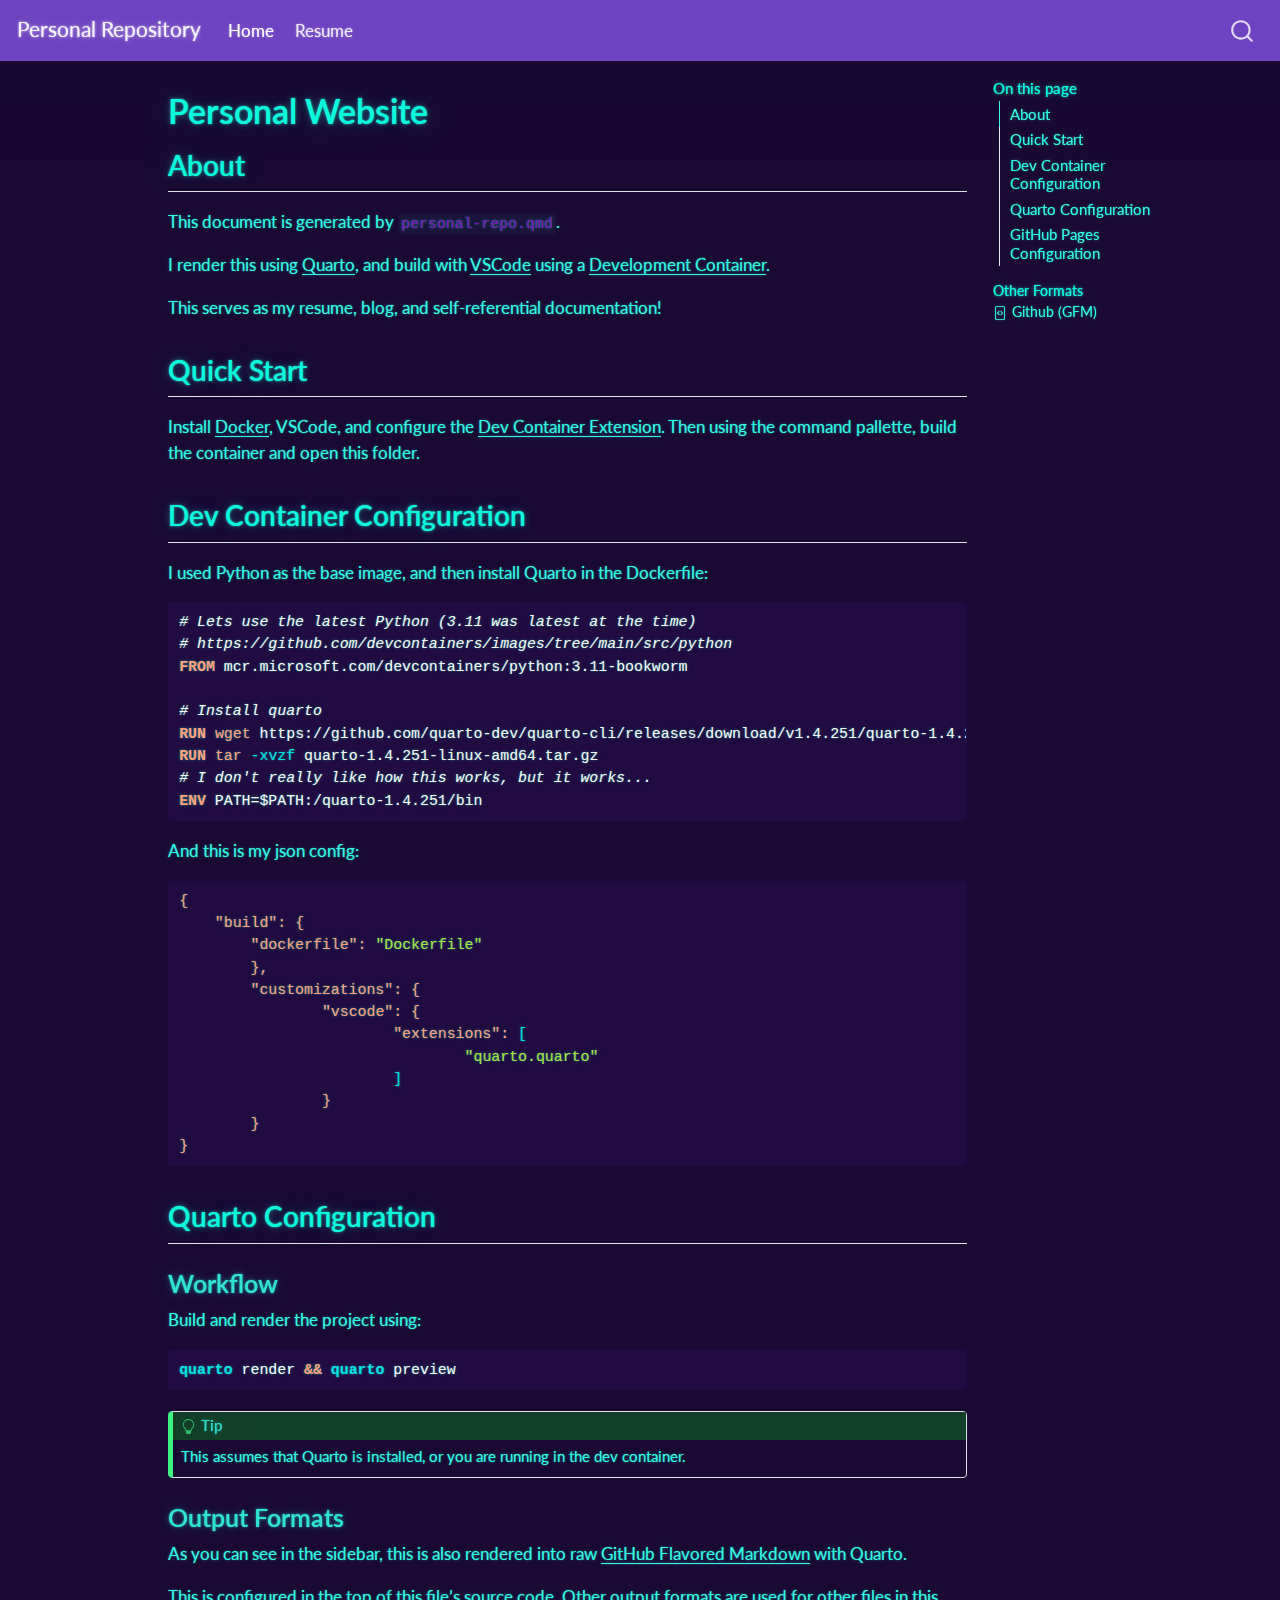
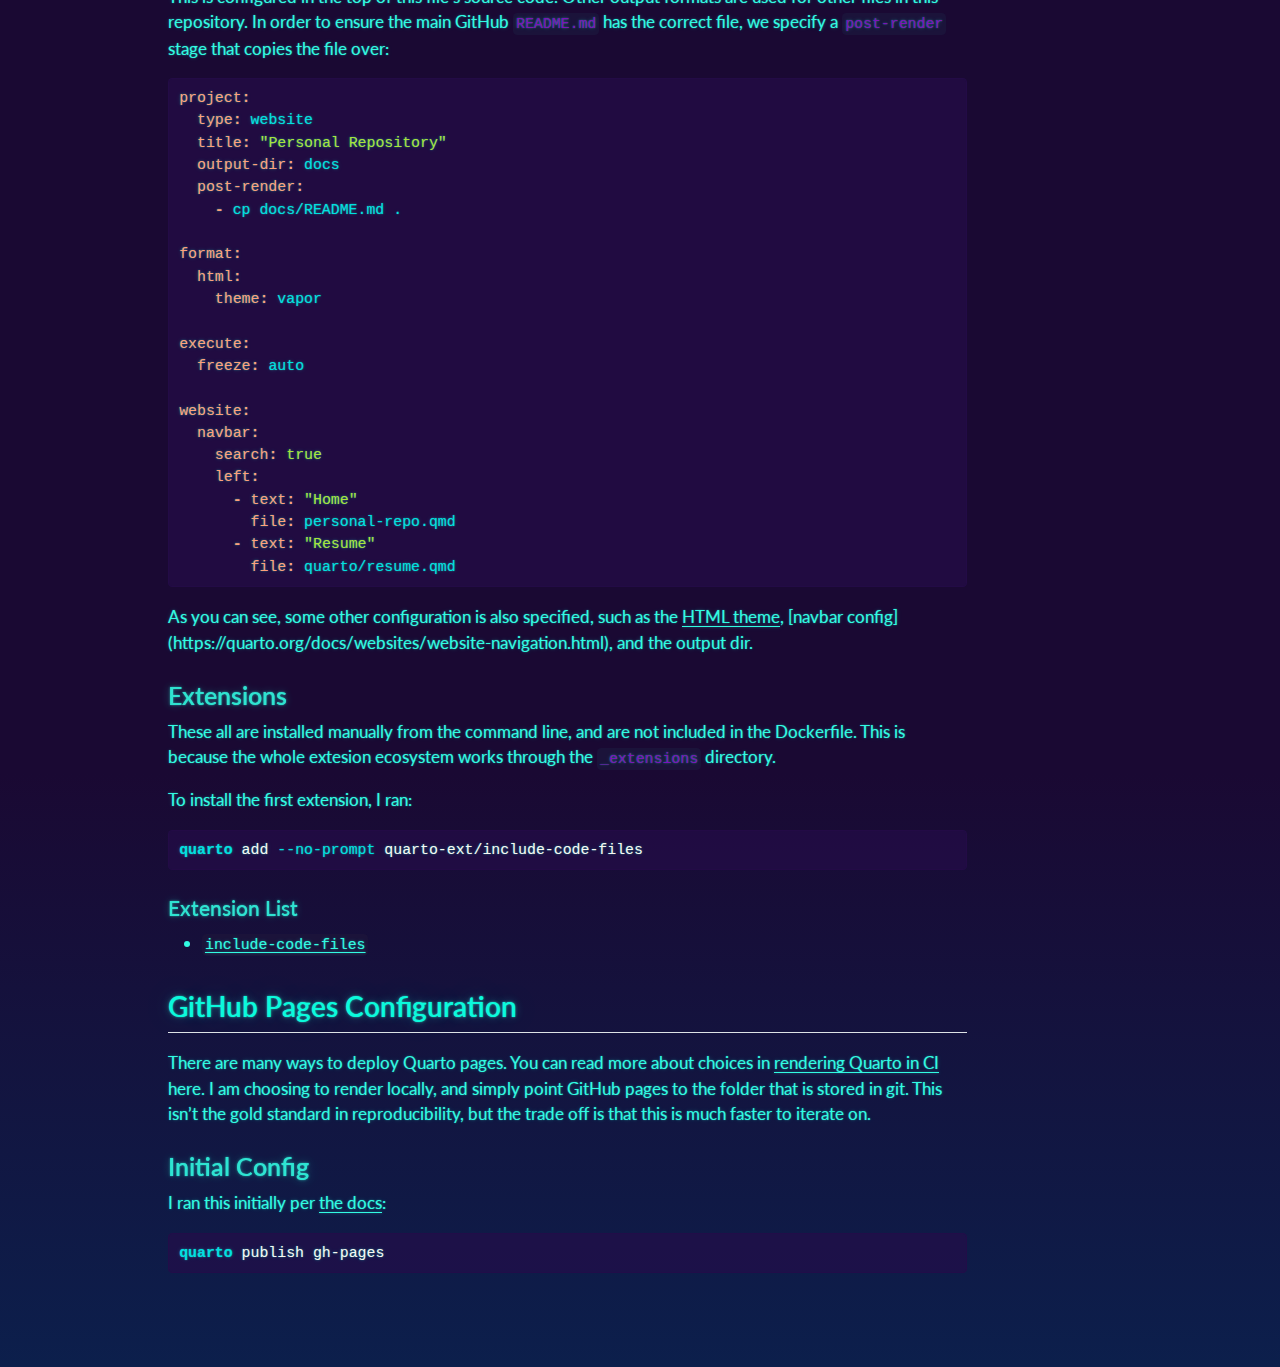
==== docs/personal-repo.html @ 498178f5 "Add docs render and current WIP." ====
<!DOCTYPE html>
<html xmlns="http://www.w3.org/1999/xhtml" lang="en" xml:lang="en"><head>

<meta charset="utf-8">
<meta name="generator" content="quarto-1.4.251">

<meta name="viewport" content="width=device-width, initial-scale=1.0, user-scalable=yes">


<title>Personal Repository - Personal Website</title>
<style>
code{white-space: pre-wrap;}
span.smallcaps{font-variant: small-caps;}
div.columns{display: flex; gap: min(4vw, 1.5em);}
div.column{flex: auto; overflow-x: auto;}
div.hanging-indent{margin-left: 1.5em; text-indent: -1.5em;}
ul.task-list{list-style: none;}
ul.task-list li input[type="checkbox"] {
  width: 0.8em;
  margin: 0 0.8em 0.2em -1em; /* quarto-specific, see https://github.com/quarto-dev/quarto-cli/issues/4556 */ 
  vertical-align: middle;
}
/* CSS for syntax highlighting */
pre > code.sourceCode { white-space: pre; position: relative; }
pre > code.sourceCode > span { display: inline-block; line-height: 1.25; }
pre > code.sourceCode > span:empty { height: 1.2em; }
.sourceCode { overflow: visible; }
code.sourceCode > span { color: inherit; text-decoration: inherit; }
div.sourceCode { margin: 1em 0; }
pre.sourceCode { margin: 0; }
@media screen {
div.sourceCode { overflow: auto; }
}
@media print {
pre > code.sourceCode { white-space: pre-wrap; }
pre > code.sourceCode > span { text-indent: -5em; padding-left: 5em; }
}
pre.numberSource code
  { counter-reset: source-line 0; }
pre.numberSource code > span
  { position: relative; left: -4em; counter-increment: source-line; }
pre.numberSource code > span > a:first-child::before
  { content: counter(source-line);
    position: relative; left: -1em; text-align: right; vertical-align: baseline;
    border: none; display: inline-block;
    -webkit-touch-callout: none; -webkit-user-select: none;
    -khtml-user-select: none; -moz-user-select: none;
    -ms-user-select: none; user-select: none;
    padding: 0 4px; width: 4em;
  }
pre.numberSource { margin-left: 3em;  padding-left: 4px; }
div.sourceCode
  {   }
@media screen {
pre > code.sourceCode > span > a:first-child::before { text-decoration: underline; }
}
</style>


<script src="site_libs/quarto-nav/quarto-nav.js"></script>
<script src="site_libs/quarto-nav/headroom.min.js"></script>
<script src="site_libs/clipboard/clipboard.min.js"></script>
<script src="site_libs/quarto-search/autocomplete.umd.js"></script>
<script src="site_libs/quarto-search/fuse.min.js"></script>
<script src="site_libs/quarto-search/quarto-search.js"></script>
<meta name="quarto:offset" content="./">
<script src="site_libs/quarto-html/quarto.js"></script>
<script src="site_libs/quarto-html/popper.min.js"></script>
<script src="site_libs/quarto-html/tippy.umd.min.js"></script>
<script src="site_libs/quarto-html/anchor.min.js"></script>
<link href="site_libs/quarto-html/tippy.css" rel="stylesheet">
<link href="site_libs/quarto-html/quarto-syntax-highlighting-dark.css" rel="stylesheet" id="quarto-text-highlighting-styles">
<script src="site_libs/bootstrap/bootstrap.min.js"></script>
<link href="site_libs/bootstrap/bootstrap-icons.css" rel="stylesheet">
<link href="site_libs/bootstrap/bootstrap.min.css" rel="stylesheet" id="quarto-bootstrap" data-mode="dark">
<script id="quarto-search-options" type="application/json">{
  "location": "navbar",
  "copy-button": false,
  "collapse-after": 3,
  "panel-placement": "end",
  "type": "overlay",
  "limit": 20,
  "keyboard-shortcut": [
    "f",
    "/",
    "s"
  ],
  "language": {
    "search-no-results-text": "No results",
    "search-matching-documents-text": "matching documents",
    "search-copy-link-title": "Copy link to search",
    "search-hide-matches-text": "Hide additional matches",
    "search-more-match-text": "more match in this document",
    "search-more-matches-text": "more matches in this document",
    "search-clear-button-title": "Clear",
    "search-detached-cancel-button-title": "Cancel",
    "search-submit-button-title": "Submit",
    "search-label": "Search"
  }
}</script>


</head>

<body class="nav-fixed">

<div id="quarto-search-results"></div>
  <header id="quarto-header" class="headroom fixed-top">
    <nav class="navbar navbar-expand-lg navbar-dark ">
      <div class="navbar-container container-fluid">
      <div class="navbar-brand-container mx-auto">
    <a class="navbar-brand" href="./index.html">
    <span class="navbar-title">Personal Repository</span>
    </a>
  </div>
            <div id="quarto-search" class="" title="Search"></div>
          <button class="navbar-toggler" type="button" data-bs-toggle="collapse" data-bs-target="#navbarCollapse" aria-controls="navbarCollapse" aria-expanded="false" aria-label="Toggle navigation" onclick="if (window.quartoToggleHeadroom) { window.quartoToggleHeadroom(); }">
  <span class="navbar-toggler-icon"></span>
</button>
          <div class="collapse navbar-collapse" id="navbarCollapse">
            <ul class="navbar-nav navbar-nav-scroll me-auto">
  <li class="nav-item">
    <a class="nav-link active" href="./personal-repo.html" rel="" target="" aria-current="page">
 <span class="menu-text">Home</span></a>
  </li>  
  <li class="nav-item">
    <a class="nav-link" href="./quarto/resume.html" rel="" target="">
 <span class="menu-text">Resume</span></a>
  </li>  
</ul>
          </div> <!-- /navcollapse -->
          <div class="quarto-navbar-tools">
</div>
      </div> <!-- /container-fluid -->
    </nav>
</header>
<!-- content -->
<div id="quarto-content" class="quarto-container page-columns page-rows-contents page-layout-article page-navbar">
<!-- sidebar -->
<!-- margin-sidebar -->
    <div id="quarto-margin-sidebar" class="sidebar margin-sidebar">
        <nav id="TOC" role="doc-toc" class="toc-active">
    <h2 id="toc-title">On this page</h2>
   
  <ul>
  <li><a href="#about" id="toc-about" class="nav-link active" data-scroll-target="#about">About</a></li>
  <li><a href="#quick-start" id="toc-quick-start" class="nav-link" data-scroll-target="#quick-start">Quick Start</a></li>
  <li><a href="#dev-container-configuration" id="toc-dev-container-configuration" class="nav-link" data-scroll-target="#dev-container-configuration">Dev Container Configuration</a></li>
  <li><a href="#quarto-configuration" id="toc-quarto-configuration" class="nav-link" data-scroll-target="#quarto-configuration">Quarto Configuration</a>
  <ul>
  <li><a href="#workflow" id="toc-workflow" class="nav-link" data-scroll-target="#workflow">Workflow</a></li>
  <li><a href="#output-formats" id="toc-output-formats" class="nav-link" data-scroll-target="#output-formats">Output Formats</a></li>
  <li><a href="#extensions" id="toc-extensions" class="nav-link" data-scroll-target="#extensions">Extensions</a>
  <ul class="collapse">
  <li><a href="#extension-list" id="toc-extension-list" class="nav-link" data-scroll-target="#extension-list">Extension List</a></li>
  </ul></li>
  </ul></li>
  <li><a href="#github-pages-configuration" id="toc-github-pages-configuration" class="nav-link" data-scroll-target="#github-pages-configuration">GitHub Pages Configuration</a>
  <ul>
  <li><a href="#initial-config" id="toc-initial-config" class="nav-link" data-scroll-target="#initial-config">Initial Config</a></li>
  </ul></li>
  </ul>
<div class="quarto-alternate-formats"><h2>Other Formats</h2><ul><li><a href="README.md"><i class="bi bi-file-code"></i>Github (GFM)</a></li></ul></div></nav>
    </div>
<!-- main -->
<main class="content" id="quarto-document-content">

<header id="title-block-header" class="quarto-title-block default">
<div class="quarto-title">
<h1 class="title">Personal Website</h1>
</div>



<div class="quarto-title-meta">

    
  
    
  </div>
  


</header>

<section id="about" class="level2">
<h2 class="anchored" data-anchor-id="about">About</h2>
<p>This document is generated by <code>personal-repo.qmd</code>.</p>
<p>I render this using <a href="https://quarto.org/">Quarto</a>, and build with <a href="https://vscode.dev/">VSCode</a> using a <a href="https://containers.dev/">Development Container</a>.</p>
<p>This serves as my resume, blog, and self-referential documentation!</p>
</section>
<section id="quick-start" class="level2">
<h2 class="anchored" data-anchor-id="quick-start">Quick Start</h2>
<p>Install <a href="https://www.docker.com/">Docker</a>, VSCode, and configure the <a href="https://code.visualstudio.com/docs/devcontainers/containers">Dev Container Extension</a>. Then using the command pallette, build the container and open this folder.</p>
</section>
<section id="dev-container-configuration" class="level2">
<h2 class="anchored" data-anchor-id="dev-container-configuration">Dev Container Configuration</h2>
<p>I used Python as the base image, and then install Quarto in the Dockerfile:</p>
<div class="sourceCode" id="cb1"><pre class="sourceCode Dockerfile code-with-copy"><code class="sourceCode dockerfile"><span id="cb1-1"><a href="#cb1-1" aria-hidden="true" tabindex="-1"></a><span class="co"># Lets use the latest Python (3.11 was latest at the time)</span></span>
<span id="cb1-2"><a href="#cb1-2" aria-hidden="true" tabindex="-1"></a><span class="co"># https://github.com/devcontainers/images/tree/main/src/python</span></span>
<span id="cb1-3"><a href="#cb1-3" aria-hidden="true" tabindex="-1"></a><span class="kw">FROM</span> mcr.microsoft.com/devcontainers/python:3.11-bookworm</span>
<span id="cb1-4"><a href="#cb1-4" aria-hidden="true" tabindex="-1"></a></span>
<span id="cb1-5"><a href="#cb1-5" aria-hidden="true" tabindex="-1"></a><span class="co"># Install quarto</span></span>
<span id="cb1-6"><a href="#cb1-6" aria-hidden="true" tabindex="-1"></a><span class="kw">RUN</span> <span class="fu">wget</span> https://github.com/quarto-dev/quarto-cli/releases/download/v1.4.251/quarto-1.4.251-linux-amd64.tar.gz</span>
<span id="cb1-7"><a href="#cb1-7" aria-hidden="true" tabindex="-1"></a><span class="kw">RUN</span> <span class="fu">tar</span> <span class="at">-xvzf</span> quarto-1.4.251-linux-amd64.tar.gz</span>
<span id="cb1-8"><a href="#cb1-8" aria-hidden="true" tabindex="-1"></a><span class="co"># I don't really like how this works, but it works...</span></span>
<span id="cb1-9"><a href="#cb1-9" aria-hidden="true" tabindex="-1"></a><span class="kw">ENV</span> PATH=$PATH:/quarto-1.4.251/bin</span></code><button title="Copy to Clipboard" class="code-copy-button"><i class="bi"></i></button></pre></div>
<p>And this is my json config:</p>
<div class="sourceCode" id="cb2"><pre class="sourceCode json code-with-copy"><code class="sourceCode json"><span id="cb2-1"><a href="#cb2-1" aria-hidden="true" tabindex="-1"></a><span class="fu">{</span></span>
<span id="cb2-2"><a href="#cb2-2" aria-hidden="true" tabindex="-1"></a>    <span class="dt">"build"</span><span class="fu">:</span> <span class="fu">{</span></span>
<span id="cb2-3"><a href="#cb2-3" aria-hidden="true" tabindex="-1"></a>        <span class="dt">"dockerfile"</span><span class="fu">:</span> <span class="st">"Dockerfile"</span></span>
<span id="cb2-4"><a href="#cb2-4" aria-hidden="true" tabindex="-1"></a>	<span class="fu">},</span></span>
<span id="cb2-5"><a href="#cb2-5" aria-hidden="true" tabindex="-1"></a>	<span class="dt">"customizations"</span><span class="fu">:</span> <span class="fu">{</span></span>
<span id="cb2-6"><a href="#cb2-6" aria-hidden="true" tabindex="-1"></a>		<span class="dt">"vscode"</span><span class="fu">:</span> <span class="fu">{</span></span>
<span id="cb2-7"><a href="#cb2-7" aria-hidden="true" tabindex="-1"></a>			<span class="dt">"extensions"</span><span class="fu">:</span> <span class="ot">[</span></span>
<span id="cb2-8"><a href="#cb2-8" aria-hidden="true" tabindex="-1"></a>				<span class="st">"quarto.quarto"</span></span>
<span id="cb2-9"><a href="#cb2-9" aria-hidden="true" tabindex="-1"></a>			<span class="ot">]</span></span>
<span id="cb2-10"><a href="#cb2-10" aria-hidden="true" tabindex="-1"></a>		<span class="fu">}</span></span>
<span id="cb2-11"><a href="#cb2-11" aria-hidden="true" tabindex="-1"></a>	<span class="fu">}</span></span>
<span id="cb2-12"><a href="#cb2-12" aria-hidden="true" tabindex="-1"></a><span class="fu">}</span></span></code><button title="Copy to Clipboard" class="code-copy-button"><i class="bi"></i></button></pre></div>
</section>
<section id="quarto-configuration" class="level2">
<h2 class="anchored" data-anchor-id="quarto-configuration">Quarto Configuration</h2>
<section id="workflow" class="level3">
<h3 class="anchored" data-anchor-id="workflow">Workflow</h3>
<p>Build and render the project using:</p>
<div class="sourceCode" id="cb3"><pre class="sourceCode bash code-with-copy"><code class="sourceCode bash"><span id="cb3-1"><a href="#cb3-1" aria-hidden="true" tabindex="-1"></a><span class="ex">quarto</span> render <span class="kw">&amp;&amp;</span> <span class="ex">quarto</span> preview</span></code><button title="Copy to Clipboard" class="code-copy-button"><i class="bi"></i></button></pre></div>
<div class="callout callout-style-default callout-tip callout-titled">
<div class="callout-header d-flex align-content-center">
<div class="callout-icon-container">
<i class="callout-icon"></i>
</div>
<div class="callout-title-container flex-fill">
Tip
</div>
</div>
<div class="callout-body-container callout-body">
<p>This assumes that Quarto is installed, or you are running in the dev container.</p>
</div>
</div>
</section>
<section id="output-formats" class="level3">
<h3 class="anchored" data-anchor-id="output-formats">Output Formats</h3>
<p>As you can see in the sidebar, this is also rendered into raw <a href="https://quarto.org/docs/output-formats/gfm.html">GitHub Flavored Markdown</a> with Quarto.</p>
<p>This is configured in the top of this file’s source code. Other output formats are used for other files in this repository. In order to ensure the main GitHub <code>README.md</code> has the correct file, we specify a <code>post-render</code> stage that copies the file over:</p>
<div class="sourceCode" id="cb4"><pre class="sourceCode YAML code-with-copy"><code class="sourceCode yaml"><span id="cb4-1"><a href="#cb4-1" aria-hidden="true" tabindex="-1"></a><span class="fu">project</span><span class="kw">:</span></span>
<span id="cb4-2"><a href="#cb4-2" aria-hidden="true" tabindex="-1"></a><span class="at">  </span><span class="fu">type</span><span class="kw">:</span><span class="at"> website</span></span>
<span id="cb4-3"><a href="#cb4-3" aria-hidden="true" tabindex="-1"></a><span class="at">  </span><span class="fu">title</span><span class="kw">:</span><span class="at"> </span><span class="st">"Personal Repository"</span></span>
<span id="cb4-4"><a href="#cb4-4" aria-hidden="true" tabindex="-1"></a><span class="at">  </span><span class="fu">output-dir</span><span class="kw">:</span><span class="at"> docs</span></span>
<span id="cb4-5"><a href="#cb4-5" aria-hidden="true" tabindex="-1"></a><span class="at">  </span><span class="fu">post-render</span><span class="kw">:</span><span class="at"> </span></span>
<span id="cb4-6"><a href="#cb4-6" aria-hidden="true" tabindex="-1"></a><span class="at">    </span><span class="kw">-</span><span class="at"> cp docs/README.md .</span></span>
<span id="cb4-7"><a href="#cb4-7" aria-hidden="true" tabindex="-1"></a></span>
<span id="cb4-8"><a href="#cb4-8" aria-hidden="true" tabindex="-1"></a><span class="fu">format</span><span class="kw">:</span></span>
<span id="cb4-9"><a href="#cb4-9" aria-hidden="true" tabindex="-1"></a><span class="at">  </span><span class="fu">html</span><span class="kw">:</span><span class="at"> </span></span>
<span id="cb4-10"><a href="#cb4-10" aria-hidden="true" tabindex="-1"></a><span class="at">    </span><span class="fu">theme</span><span class="kw">:</span><span class="at"> vapor</span></span>
<span id="cb4-11"><a href="#cb4-11" aria-hidden="true" tabindex="-1"></a></span>
<span id="cb4-12"><a href="#cb4-12" aria-hidden="true" tabindex="-1"></a><span class="fu">execute</span><span class="kw">:</span></span>
<span id="cb4-13"><a href="#cb4-13" aria-hidden="true" tabindex="-1"></a><span class="at">  </span><span class="fu">freeze</span><span class="kw">:</span><span class="at"> auto</span></span>
<span id="cb4-14"><a href="#cb4-14" aria-hidden="true" tabindex="-1"></a></span>
<span id="cb4-15"><a href="#cb4-15" aria-hidden="true" tabindex="-1"></a><span class="fu">website</span><span class="kw">:</span></span>
<span id="cb4-16"><a href="#cb4-16" aria-hidden="true" tabindex="-1"></a><span class="at">  </span><span class="fu">navbar</span><span class="kw">:</span></span>
<span id="cb4-17"><a href="#cb4-17" aria-hidden="true" tabindex="-1"></a><span class="at">    </span><span class="fu">search</span><span class="kw">:</span><span class="at"> </span><span class="ch">true</span></span>
<span id="cb4-18"><a href="#cb4-18" aria-hidden="true" tabindex="-1"></a><span class="at">    </span><span class="fu">left</span><span class="kw">:</span></span>
<span id="cb4-19"><a href="#cb4-19" aria-hidden="true" tabindex="-1"></a><span class="at">      </span><span class="kw">-</span><span class="at"> </span><span class="fu">text</span><span class="kw">:</span><span class="at"> </span><span class="st">"Home"</span></span>
<span id="cb4-20"><a href="#cb4-20" aria-hidden="true" tabindex="-1"></a><span class="at">        </span><span class="fu">file</span><span class="kw">:</span><span class="at"> personal-repo.qmd</span></span>
<span id="cb4-21"><a href="#cb4-21" aria-hidden="true" tabindex="-1"></a><span class="at">      </span><span class="kw">-</span><span class="at"> </span><span class="fu">text</span><span class="kw">:</span><span class="at"> </span><span class="st">"Resume"</span></span>
<span id="cb4-22"><a href="#cb4-22" aria-hidden="true" tabindex="-1"></a><span class="at">        </span><span class="fu">file</span><span class="kw">:</span><span class="at"> quarto/resume.qmd </span></span></code><button title="Copy to Clipboard" class="code-copy-button"><i class="bi"></i></button></pre></div>
<p>As you can see, some other configuration is also specified, such as the <a href="https://quarto.org/docs/output-formats/html-themes.html">HTML theme</a>, [navbar config] (https://quarto.org/docs/websites/website-navigation.html), and the output dir.</p>
</section>
<section id="extensions" class="level3">
<h3 class="anchored" data-anchor-id="extensions">Extensions</h3>
<p>These all are installed manually from the command line, and are not included in the Dockerfile. This is because the whole extesion ecosystem works through the <code>_extensions</code> directory.</p>
<p>To install the first extension, I ran:</p>
<div class="sourceCode" id="cb5"><pre class="sourceCode bash code-with-copy"><code class="sourceCode bash"><span id="cb5-1"><a href="#cb5-1" aria-hidden="true" tabindex="-1"></a><span class="ex">quarto</span> add <span class="at">--no-prompt</span> quarto-ext/include-code-files</span></code><button title="Copy to Clipboard" class="code-copy-button"><i class="bi"></i></button></pre></div>
<section id="extension-list" class="level4">
<h4 class="anchored" data-anchor-id="extension-list">Extension List</h4>
<ul>
<li><a href="https://github.com/quarto-ext/include-code-files"><code>include-code-files</code></a></li>
</ul>
</section>
</section>
</section>
<section id="github-pages-configuration" class="level2">
<h2 class="anchored" data-anchor-id="github-pages-configuration">GitHub Pages Configuration</h2>
<p>There are many ways to deploy Quarto pages. You can read more about choices in <a href="https://quarto.org/docs/publishing/ci.html#rendering-for-ci">rendering Quarto in CI</a> here. I am choosing to render locally, and simply point GitHub pages to the folder that is stored in git. This isn’t the gold standard in reproducibility, but the trade off is that this is much faster to iterate on.</p>
<section id="initial-config" class="level3">
<h3 class="anchored" data-anchor-id="initial-config">Initial Config</h3>
<p>I ran this initially per <a href="https://quarto.org/docs/publishing/github-pages.html#publish-action">the docs</a>:</p>
<div class="sourceCode" id="cb6"><pre class="sourceCode bash code-with-copy"><code class="sourceCode bash"><span id="cb6-1"><a href="#cb6-1" aria-hidden="true" tabindex="-1"></a><span class="ex">quarto</span> publish gh-pages</span></code><button title="Copy to Clipboard" class="code-copy-button"><i class="bi"></i></button></pre></div>


</section>
</section>

</main> <!-- /main -->
<script id="quarto-html-after-body" type="application/javascript">
window.document.addEventListener("DOMContentLoaded", function (event) {
  const toggleBodyColorMode = (bsSheetEl) => {
    const mode = bsSheetEl.getAttribute("data-mode");
    const bodyEl = window.document.querySelector("body");
    if (mode === "dark") {
      bodyEl.classList.add("quarto-dark");
      bodyEl.classList.remove("quarto-light");
    } else {
      bodyEl.classList.add("quarto-light");
      bodyEl.classList.remove("quarto-dark");
    }
  }
  const toggleBodyColorPrimary = () => {
    const bsSheetEl = window.document.querySelector("link#quarto-bootstrap");
    if (bsSheetEl) {
      toggleBodyColorMode(bsSheetEl);
    }
  }
  toggleBodyColorPrimary();  
  const icon = "";
  const anchorJS = new window.AnchorJS();
  anchorJS.options = {
    placement: 'right',
    icon: icon
  };
  anchorJS.add('.anchored');
  const isCodeAnnotation = (el) => {
    for (const clz of el.classList) {
      if (clz.startsWith('code-annotation-')) {                     
        return true;
      }
    }
    return false;
  }
  const clipboard = new window.ClipboardJS('.code-copy-button', {
    text: function(trigger) {
      const codeEl = trigger.previousElementSibling.cloneNode(true);
      for (const childEl of codeEl.children) {
        if (isCodeAnnotation(childEl)) {
          childEl.remove();
        }
      }
      return codeEl.innerText;
    }
  });
  clipboard.on('success', function(e) {
    // button target
    const button = e.trigger;
    // don't keep focus
    button.blur();
    // flash "checked"
    button.classList.add('code-copy-button-checked');
    var currentTitle = button.getAttribute("title");
    button.setAttribute("title", "Copied!");
    let tooltip;
    if (window.bootstrap) {
      button.setAttribute("data-bs-toggle", "tooltip");
      button.setAttribute("data-bs-placement", "left");
      button.setAttribute("data-bs-title", "Copied!");
      tooltip = new bootstrap.Tooltip(button, 
        { trigger: "manual", 
          customClass: "code-copy-button-tooltip",
          offset: [0, -8]});
      tooltip.show();    
    }
    setTimeout(function() {
      if (tooltip) {
        tooltip.hide();
        button.removeAttribute("data-bs-title");
        button.removeAttribute("data-bs-toggle");
        button.removeAttribute("data-bs-placement");
      }
      button.setAttribute("title", currentTitle);
      button.classList.remove('code-copy-button-checked');
    }, 1000);
    // clear code selection
    e.clearSelection();
  });
  function tippyHover(el, contentFn, onTriggerFn, onUntriggerFn) {
    const config = {
      allowHTML: true,
      maxWidth: 500,
      delay: 100,
      arrow: false,
      appendTo: function(el) {
          return el.parentElement;
      },
      interactive: true,
      interactiveBorder: 10,
      theme: 'quarto',
      placement: 'bottom-start',
    };
    if (contentFn) {
      config.content = contentFn;
    }
    if (onTriggerFn) {
      config.onTrigger = onTriggerFn;
    }
    if (onUntriggerFn) {
      config.onUntrigger = onUntriggerFn;
    }
    window.tippy(el, config); 
  }
  const noterefs = window.document.querySelectorAll('a[role="doc-noteref"]');
  for (var i=0; i<noterefs.length; i++) {
    const ref = noterefs[i];
    tippyHover(ref, function() {
      // use id or data attribute instead here
      let href = ref.getAttribute('data-footnote-href') || ref.getAttribute('href');
      try { href = new URL(href).hash; } catch {}
      const id = href.replace(/^#\/?/, "");
      const note = window.document.getElementById(id);
      return note.innerHTML;
    });
  }
  const xrefs = window.document.querySelectorAll('a.quarto-xref');
  const processXRef = (id, note) => {
    // Strip column container classes
    const stripColumnClz = (el) => {
      el.classList.remove("page-full", "page-columns");
      if (el.children) {
        for (const child of el.children) {
          stripColumnClz(child);
        }
      }
    }
    stripColumnClz(note)
    if (id.startsWith('sec-')) {
      // Special case sections, only their first couple elements
      const container = document.createElement("div");
      if (note.children && note.children.length > 2) {
        for (let i = 0; i < 2; i++) {
          container.appendChild(note.children[i].cloneNode(true));
        }
        return container.innerHTML
      } else {
        return note.innerHTML;
      }
    } else {
      // Remove any anchor links if they are present
      const anchorLink = note.querySelector('a.anchorjs-link');
      if (anchorLink) {
        anchorLink.remove();
      }
      return note.innerHTML;
    }
  }
  for (var i=0; i<xrefs.length; i++) {
    const xref = xrefs[i];
    tippyHover(xref, undefined, function(instance) {
      instance.disable();
      let url = xref.getAttribute('href');
      let hash = undefined; 
      if (url.startsWith('#')) {
        hash = url;
      } else {
        try { hash = new URL(url).hash; } catch {}
      }
      if (hash) {
        const id = hash.replace(/^#\/?/, "");
        const note = window.document.getElementById(id);
        if (note !== null) {
          try {
            const html = processXRef(id, note.cloneNode(true));
            instance.setContent(html);
          } finally {
            instance.enable();
            instance.show();
          }
        } else {
          // See if we can fetch this
          fetch(url.split('#')[0])
          .then(res => res.text())
          .then(html => {
            const parser = new DOMParser();
            const htmlDoc = parser.parseFromString(html, "text/html");
            const note = htmlDoc.getElementById(id);
            if (note !== null) {
              const html = processXRef(id, note);
              instance.setContent(html);
            } 
          }).finally(() => {
            instance.enable();
            instance.show();
          });
        }
      }
    }, function(instance) {
    });
  }
      let selectedAnnoteEl;
      const selectorForAnnotation = ( cell, annotation) => {
        let cellAttr = 'data-code-cell="' + cell + '"';
        let lineAttr = 'data-code-annotation="' +  annotation + '"';
        const selector = 'span[' + cellAttr + '][' + lineAttr + ']';
        return selector;
      }
      const selectCodeLines = (annoteEl) => {
        const doc = window.document;
        const targetCell = annoteEl.getAttribute("data-target-cell");
        const targetAnnotation = annoteEl.getAttribute("data-target-annotation");
        const annoteSpan = window.document.querySelector(selectorForAnnotation(targetCell, targetAnnotation));
        const lines = annoteSpan.getAttribute("data-code-lines").split(",");
        const lineIds = lines.map((line) => {
          return targetCell + "-" + line;
        })
        let top = null;
        let height = null;
        let parent = null;
        if (lineIds.length > 0) {
            //compute the position of the single el (top and bottom and make a div)
            const el = window.document.getElementById(lineIds[0]);
            top = el.offsetTop;
            height = el.offsetHeight;
            parent = el.parentElement.parentElement;
          if (lineIds.length > 1) {
            const lastEl = window.document.getElementById(lineIds[lineIds.length - 1]);
            const bottom = lastEl.offsetTop + lastEl.offsetHeight;
            height = bottom - top;
          }
          if (top !== null && height !== null && parent !== null) {
            // cook up a div (if necessary) and position it 
            let div = window.document.getElementById("code-annotation-line-highlight");
            if (div === null) {
              div = window.document.createElement("div");
              div.setAttribute("id", "code-annotation-line-highlight");
              div.style.position = 'absolute';
              parent.appendChild(div);
            }
            div.style.top = top - 2 + "px";
            div.style.height = height + 4 + "px";
            div.style.left = 0;
            let gutterDiv = window.document.getElementById("code-annotation-line-highlight-gutter");
            if (gutterDiv === null) {
              gutterDiv = window.document.createElement("div");
              gutterDiv.setAttribute("id", "code-annotation-line-highlight-gutter");
              gutterDiv.style.position = 'absolute';
              const codeCell = window.document.getElementById(targetCell);
              const gutter = codeCell.querySelector('.code-annotation-gutter');
              gutter.appendChild(gutterDiv);
            }
            gutterDiv.style.top = top - 2 + "px";
            gutterDiv.style.height = height + 4 + "px";
          }
          selectedAnnoteEl = annoteEl;
        }
      };
      const unselectCodeLines = () => {
        const elementsIds = ["code-annotation-line-highlight", "code-annotation-line-highlight-gutter"];
        elementsIds.forEach((elId) => {
          const div = window.document.getElementById(elId);
          if (div) {
            div.remove();
          }
        });
        selectedAnnoteEl = undefined;
      };
      // Attach click handler to the DT
      const annoteDls = window.document.querySelectorAll('dt[data-target-cell]');
      for (const annoteDlNode of annoteDls) {
        annoteDlNode.addEventListener('click', (event) => {
          const clickedEl = event.target;
          if (clickedEl !== selectedAnnoteEl) {
            unselectCodeLines();
            const activeEl = window.document.querySelector('dt[data-target-cell].code-annotation-active');
            if (activeEl) {
              activeEl.classList.remove('code-annotation-active');
            }
            selectCodeLines(clickedEl);
            clickedEl.classList.add('code-annotation-active');
          } else {
            // Unselect the line
            unselectCodeLines();
            clickedEl.classList.remove('code-annotation-active');
          }
        });
      }
  const findCites = (el) => {
    const parentEl = el.parentElement;
    if (parentEl) {
      const cites = parentEl.dataset.cites;
      if (cites) {
        return {
          el,
          cites: cites.split(' ')
        };
      } else {
        return findCites(el.parentElement)
      }
    } else {
      return undefined;
    }
  };
  var bibliorefs = window.document.querySelectorAll('a[role="doc-biblioref"]');
  for (var i=0; i<bibliorefs.length; i++) {
    const ref = bibliorefs[i];
    const citeInfo = findCites(ref);
    if (citeInfo) {
      tippyHover(citeInfo.el, function() {
        var popup = window.document.createElement('div');
        citeInfo.cites.forEach(function(cite) {
          var citeDiv = window.document.createElement('div');
          citeDiv.classList.add('hanging-indent');
          citeDiv.classList.add('csl-entry');
          var biblioDiv = window.document.getElementById('ref-' + cite);
          if (biblioDiv) {
            citeDiv.innerHTML = biblioDiv.innerHTML;
          }
          popup.appendChild(citeDiv);
        });
        return popup.innerHTML;
      });
    }
  }
});
</script>
</div> <!-- /content -->




</body></html>
---- docs/site_libs/quarto-html/tippy.css ----
.tippy-box[data-animation=fade][data-state=hidden]{opacity:0}[data-tippy-root]{max-width:calc(100vw - 10px)}.tippy-box{position:relative;background-color:#333;color:#fff;border-radius:4px;font-size:14px;line-height:1.4;white-space:normal;outline:0;transition-property:transform,visibility,opacity}.tippy-box[data-placement^=top]>.tippy-arrow{bottom:0}.tippy-box[data-placement^=top]>.tippy-arrow:before{bottom:-7px;left:0;border-width:8px 8px 0;border-top-color:initial;transform-origin:center top}.tippy-box[data-placement^=bottom]>.tippy-arrow{top:0}.tippy-box[data-placement^=bottom]>.tippy-arrow:before{top:-7px;left:0;border-width:0 8px 8px;border-bottom-color:initial;transform-origin:center bottom}.tippy-box[data-placement^=left]>.tippy-arrow{right:0}.tippy-box[data-placement^=left]>.tippy-arrow:before{border-width:8px 0 8px 8px;border-left-color:initial;right:-7px;transform-origin:center left}.tippy-box[data-placement^=right]>.tippy-arrow{left:0}.tippy-box[data-placement^=right]>.tippy-arrow:before{left:-7px;border-width:8px 8px 8px 0;border-right-color:initial;transform-origin:center right}.tippy-box[data-inertia][data-state=visible]{transition-timing-function:cubic-bezier(.54,1.5,.38,1.11)}.tippy-arrow{width:16px;height:16px;color:#333}.tippy-arrow:before{content:"";position:absolute;border-color:transparent;border-style:solid}.tippy-content{position:relative;padding:5px 9px;z-index:1}
---- docs/site_libs/quarto-html/quarto-syntax-highlighting-dark.css ----
/* quarto syntax highlight colors */
:root {
  --quarto-hl-al-color: #f07178;
  --quarto-hl-an-color: #d4d0ab;
  --quarto-hl-at-color: #00e0e0;
  --quarto-hl-bn-color: #d4d0ab;
  --quarto-hl-bu-color: #abe338;
  --quarto-hl-ch-color: #abe338;
  --quarto-hl-co-color: #f8f8f2;
  --quarto-hl-cv-color: #ffd700;
  --quarto-hl-cn-color: #ffd700;
  --quarto-hl-cf-color: #ffa07a;
  --quarto-hl-dt-color: #ffa07a;
  --quarto-hl-dv-color: #d4d0ab;
  --quarto-hl-do-color: #f8f8f2;
  --quarto-hl-er-color: #f07178;
  --quarto-hl-ex-color: #00e0e0;
  --quarto-hl-fl-color: #d4d0ab;
  --quarto-hl-fu-color: #ffa07a;
  --quarto-hl-im-color: #abe338;
  --quarto-hl-in-color: #d4d0ab;
  --quarto-hl-kw-color: #ffa07a;
  --quarto-hl-op-color: #ffa07a;
  --quarto-hl-ot-color: #00e0e0;
  --quarto-hl-pp-color: #dcc6e0;
  --quarto-hl-re-color: #00e0e0;
  --quarto-hl-sc-color: #abe338;
  --quarto-hl-ss-color: #abe338;
  --quarto-hl-st-color: #abe338;
  --quarto-hl-va-color: #00e0e0;
  --quarto-hl-vs-color: #abe338;
  --quarto-hl-wa-color: #dcc6e0;
}

/* other quarto variables */
:root {
  --quarto-font-monospace: SFMono-Regular, Menlo, Monaco, Consolas, "Liberation Mono", "Courier New", monospace;
}

code span.al {
  background-color: #2a0f15;
  font-weight: bold;
  color: #f07178;
}

code span.an {
  color: #d4d0ab;
}

code span.at {
  color: #00e0e0;
}

code span.bn {
  color: #d4d0ab;
}

code span.bu {
  color: #abe338;
}

code span.ch {
  color: #abe338;
}

code span.co {
  font-style: italic;
  color: #f8f8f2;
}

code span.cv {
  color: #ffd700;
}

code span.cn {
  color: #ffd700;
}

code span.cf {
  font-weight: bold;
  color: #ffa07a;
}

code span.dt {
  color: #ffa07a;
}

code span.dv {
  color: #d4d0ab;
}

code span.do {
  color: #f8f8f2;
}

code span.er {
  color: #f07178;
  text-decoration: underline;
}

code span.ex {
  font-weight: bold;
  color: #00e0e0;
}

code span.fl {
  color: #d4d0ab;
}

code span.fu {
  color: #ffa07a;
}

code span.im {
  color: #abe338;
}

code span.in {
  color: #d4d0ab;
}

code span.kw {
  font-weight: bold;
  color: #ffa07a;
}

pre > code.sourceCode > span {
  color: #f8f8f2;
}

code span {
  color: #f8f8f2;
}

code.sourceCode > span {
  color: #f8f8f2;
}

div.sourceCode,
div.sourceCode pre.sourceCode {
  color: #f8f8f2;
}

code span.op {
  color: #ffa07a;
}

code span.ot {
  color: #00e0e0;
}

code span.pp {
  color: #dcc6e0;
}

code span.re {
  background-color: #f8f8f2;
  color: #00e0e0;
}

code span.sc {
  color: #abe338;
}

code span.ss {
  color: #abe338;
}

code span.st {
  color: #abe338;
}

code span.va {
  color: #00e0e0;
}

code span.vs {
  color: #abe338;
}

code span.wa {
  color: #dcc6e0;
}

.prevent-inlining {
  content: "</";
}

/*# sourceMappingURL=935a306eefa94366c21e1a970dddb765.css.map */
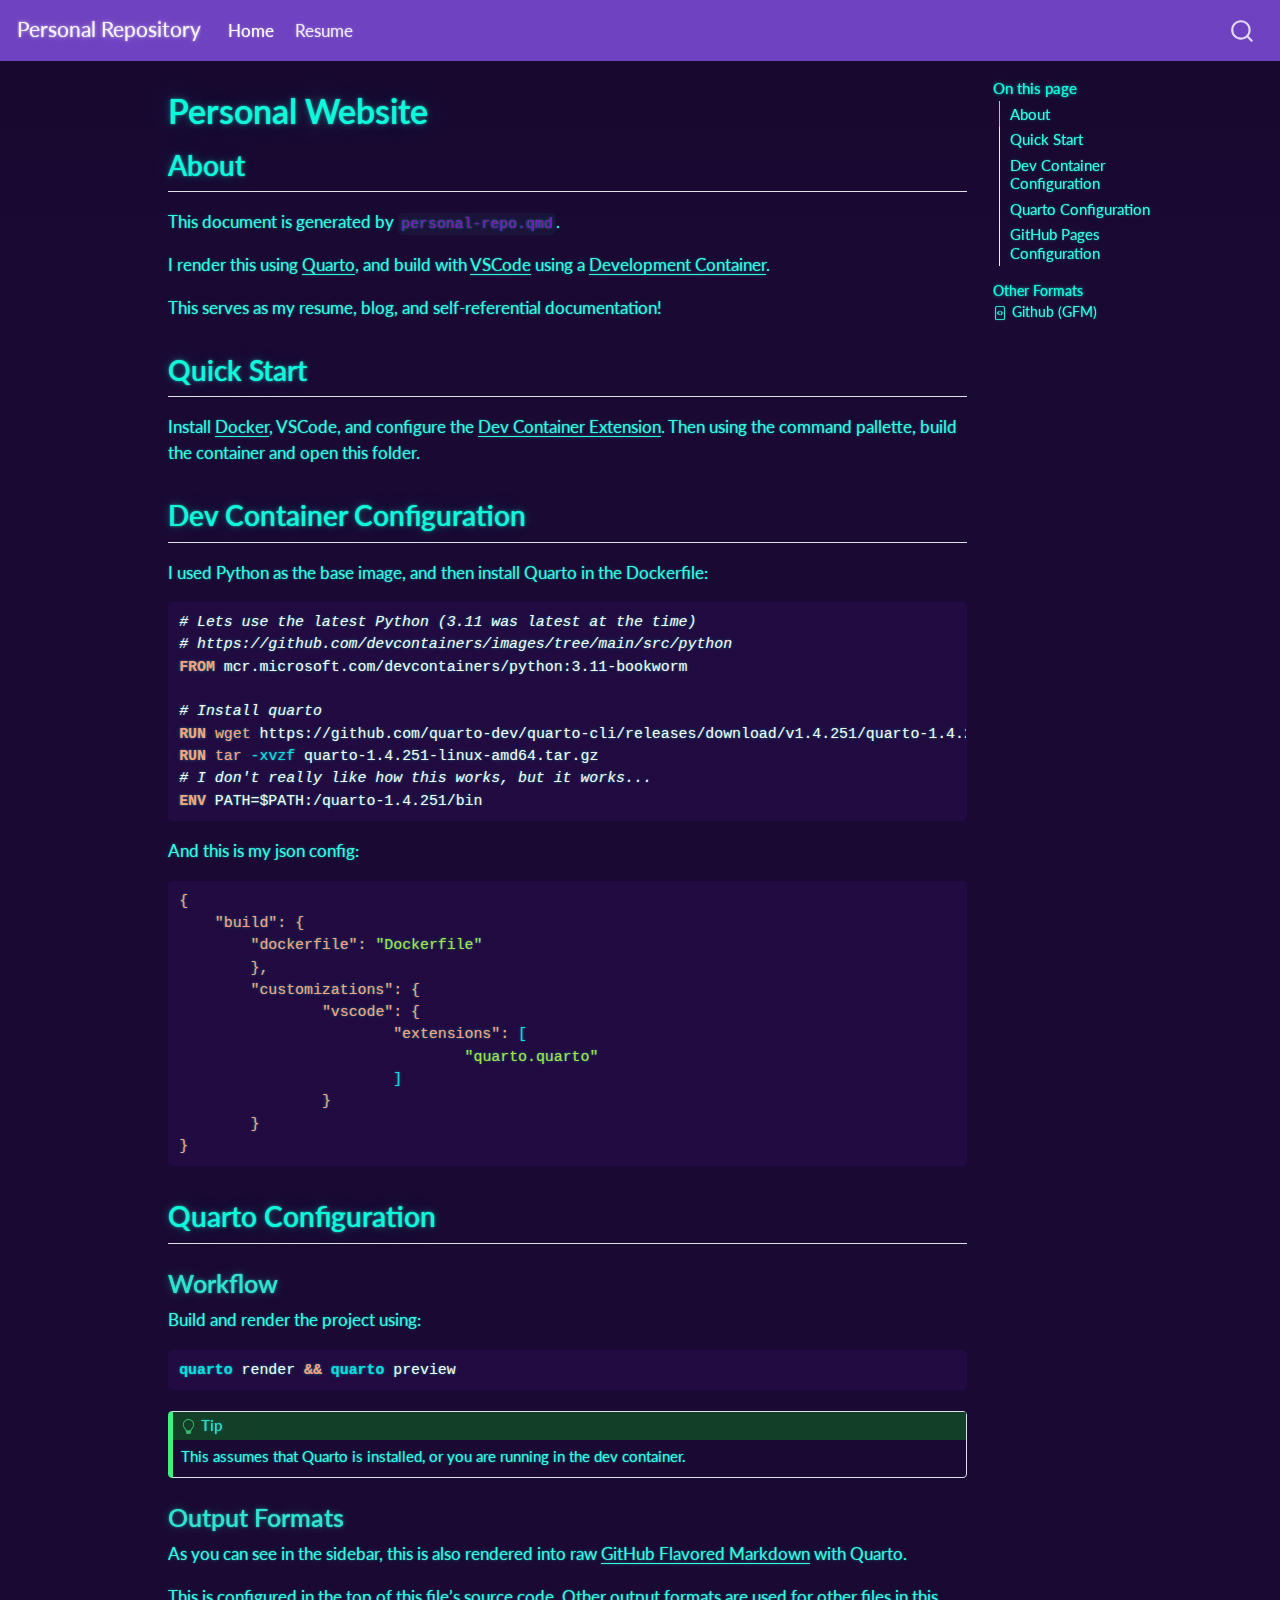
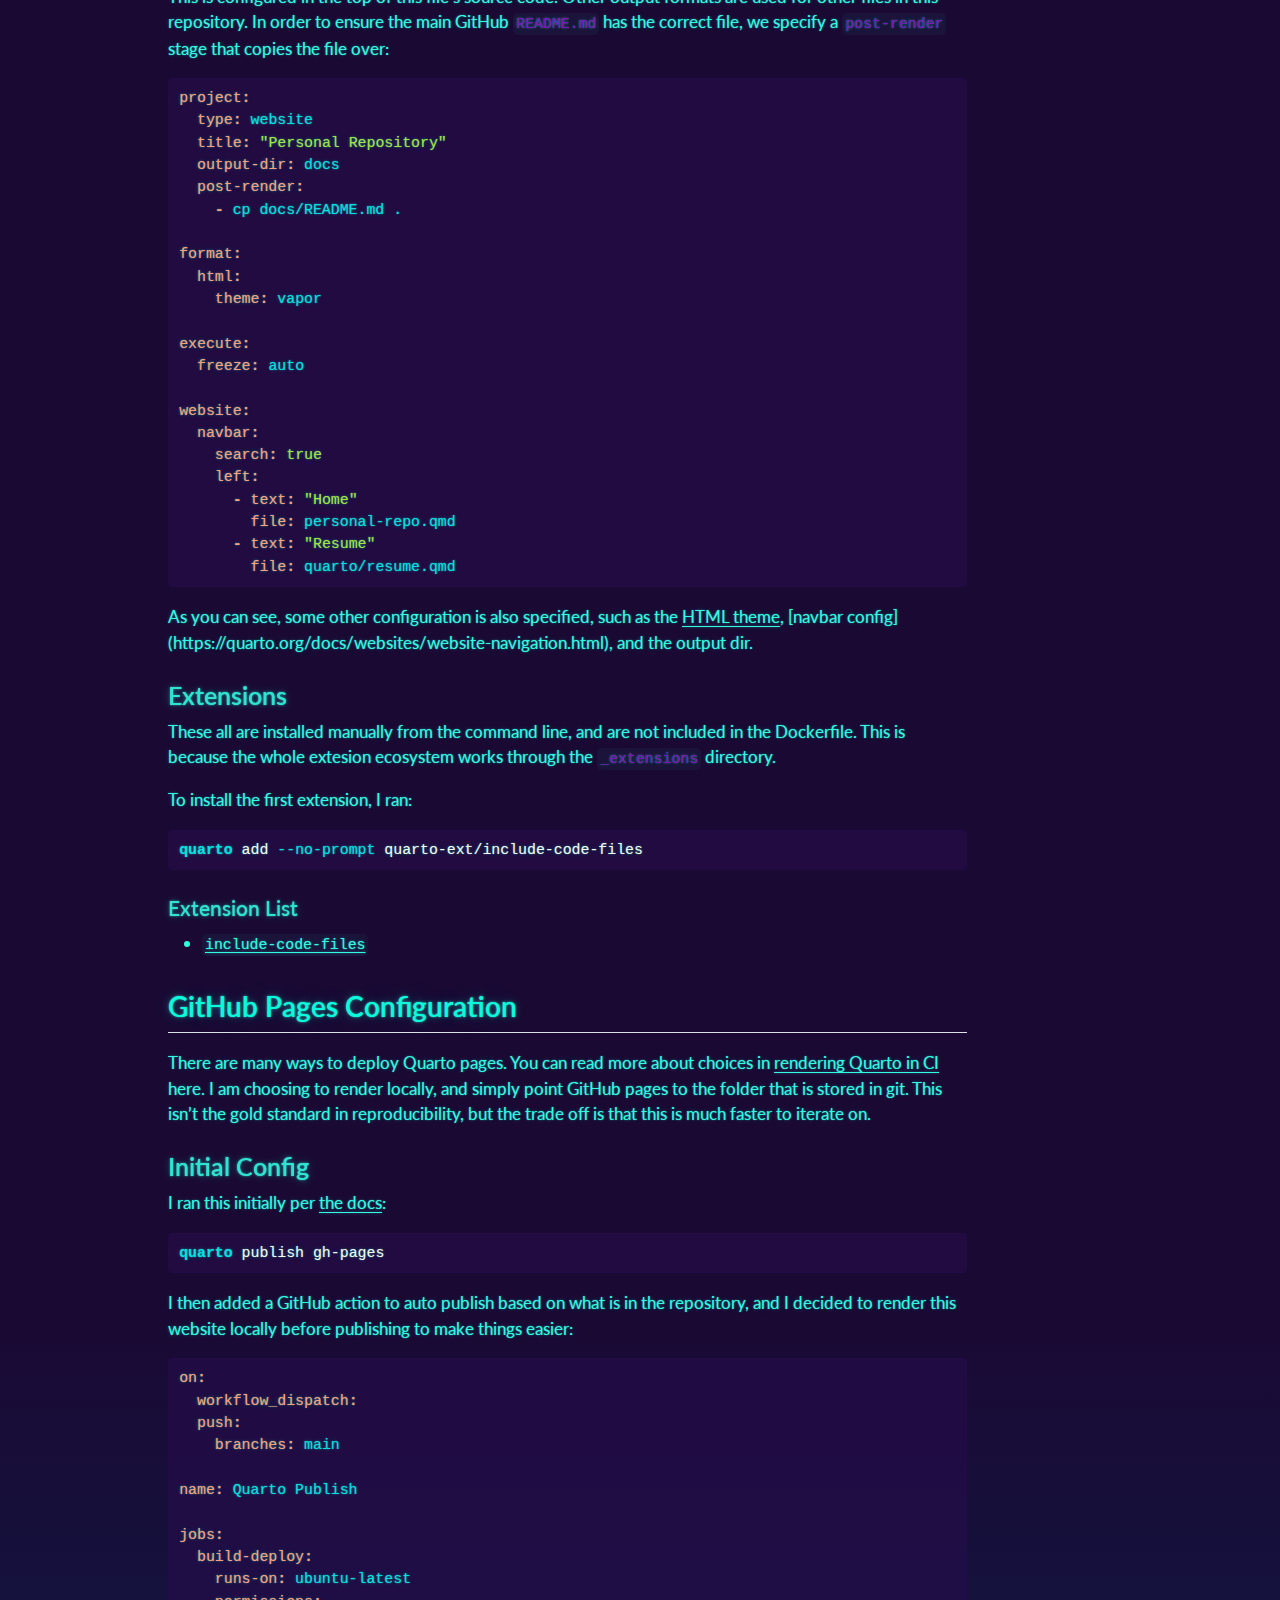
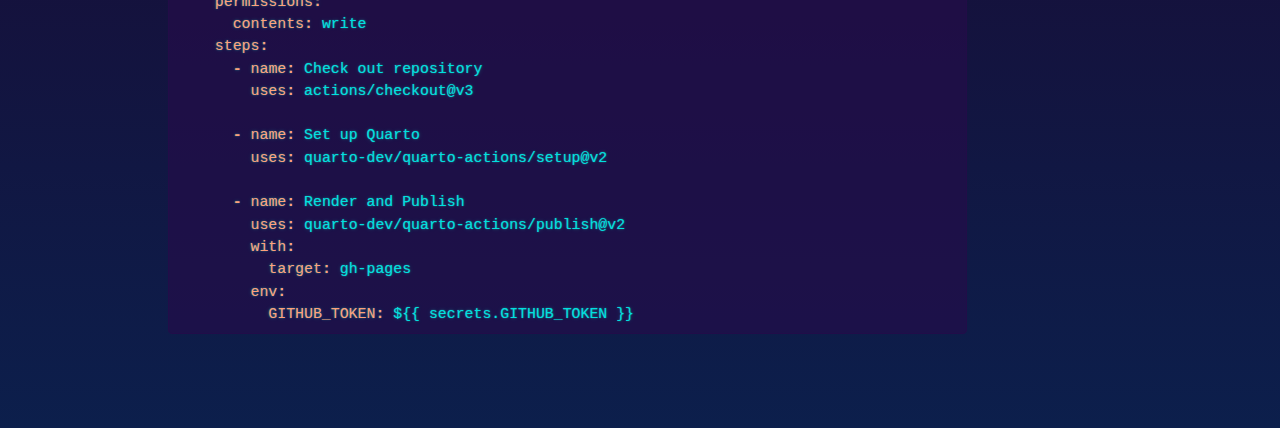
==== commit 5e7925ce: "Update with Pages publish docs and re-render." ====
--- a/docs/personal-repo.html
+++ b/docs/personal-repo.html
@@ -287,6 +287,32 @@
 <h3 class="anchored" data-anchor-id="initial-config">Initial Config</h3>
 <p>I ran this initially per <a href="https://quarto.org/docs/publishing/github-pages.html#publish-action">the docs</a>:</p>
 <div class="sourceCode" id="cb6"><pre class="sourceCode bash code-with-copy"><code class="sourceCode bash"><span id="cb6-1"><a href="#cb6-1" aria-hidden="true" tabindex="-1"></a><span class="ex">quarto</span> publish gh-pages</span></code><button title="Copy to Clipboard" class="code-copy-button"><i class="bi"></i></button></pre></div>
+<p>I then added a GitHub action to auto publish based on what is in the repository, and I decided to render this website locally before publishing to make things easier:</p>
+<div class="sourceCode" id="cb7"><pre class="sourceCode YAML code-with-copy"><code class="sourceCode yaml"><span id="cb7-1"><a href="#cb7-1" aria-hidden="true" tabindex="-1"></a><span class="fu">on</span><span class="kw">:</span></span>
+<span id="cb7-2"><a href="#cb7-2" aria-hidden="true" tabindex="-1"></a><span class="at">  </span><span class="fu">workflow_dispatch</span><span class="kw">:</span></span>
+<span id="cb7-3"><a href="#cb7-3" aria-hidden="true" tabindex="-1"></a><span class="at">  </span><span class="fu">push</span><span class="kw">:</span></span>
+<span id="cb7-4"><a href="#cb7-4" aria-hidden="true" tabindex="-1"></a><span class="at">    </span><span class="fu">branches</span><span class="kw">:</span><span class="at"> main</span></span>
+<span id="cb7-5"><a href="#cb7-5" aria-hidden="true" tabindex="-1"></a></span>
+<span id="cb7-6"><a href="#cb7-6" aria-hidden="true" tabindex="-1"></a><span class="fu">name</span><span class="kw">:</span><span class="at"> Quarto Publish</span></span>
+<span id="cb7-7"><a href="#cb7-7" aria-hidden="true" tabindex="-1"></a></span>
+<span id="cb7-8"><a href="#cb7-8" aria-hidden="true" tabindex="-1"></a><span class="fu">jobs</span><span class="kw">:</span></span>
+<span id="cb7-9"><a href="#cb7-9" aria-hidden="true" tabindex="-1"></a><span class="at">  </span><span class="fu">build-deploy</span><span class="kw">:</span></span>
+<span id="cb7-10"><a href="#cb7-10" aria-hidden="true" tabindex="-1"></a><span class="at">    </span><span class="fu">runs-on</span><span class="kw">:</span><span class="at"> ubuntu-latest</span></span>
+<span id="cb7-11"><a href="#cb7-11" aria-hidden="true" tabindex="-1"></a><span class="at">    </span><span class="fu">permissions</span><span class="kw">:</span></span>
+<span id="cb7-12"><a href="#cb7-12" aria-hidden="true" tabindex="-1"></a><span class="at">      </span><span class="fu">contents</span><span class="kw">:</span><span class="at"> write</span></span>
+<span id="cb7-13"><a href="#cb7-13" aria-hidden="true" tabindex="-1"></a><span class="at">    </span><span class="fu">steps</span><span class="kw">:</span></span>
+<span id="cb7-14"><a href="#cb7-14" aria-hidden="true" tabindex="-1"></a><span class="at">      </span><span class="kw">-</span><span class="at"> </span><span class="fu">name</span><span class="kw">:</span><span class="at"> Check out repository</span></span>
+<span id="cb7-15"><a href="#cb7-15" aria-hidden="true" tabindex="-1"></a><span class="at">        </span><span class="fu">uses</span><span class="kw">:</span><span class="at"> actions/checkout@v3</span></span>
+<span id="cb7-16"><a href="#cb7-16" aria-hidden="true" tabindex="-1"></a></span>
+<span id="cb7-17"><a href="#cb7-17" aria-hidden="true" tabindex="-1"></a><span class="at">      </span><span class="kw">-</span><span class="at"> </span><span class="fu">name</span><span class="kw">:</span><span class="at"> Set up Quarto</span></span>
+<span id="cb7-18"><a href="#cb7-18" aria-hidden="true" tabindex="-1"></a><span class="at">        </span><span class="fu">uses</span><span class="kw">:</span><span class="at"> quarto-dev/quarto-actions/setup@v2</span></span>
+<span id="cb7-19"><a href="#cb7-19" aria-hidden="true" tabindex="-1"></a></span>
+<span id="cb7-20"><a href="#cb7-20" aria-hidden="true" tabindex="-1"></a><span class="at">      </span><span class="kw">-</span><span class="at"> </span><span class="fu">name</span><span class="kw">:</span><span class="at"> Render and Publish</span></span>
+<span id="cb7-21"><a href="#cb7-21" aria-hidden="true" tabindex="-1"></a><span class="at">        </span><span class="fu">uses</span><span class="kw">:</span><span class="at"> quarto-dev/quarto-actions/publish@v2</span></span>
+<span id="cb7-22"><a href="#cb7-22" aria-hidden="true" tabindex="-1"></a><span class="at">        </span><span class="fu">with</span><span class="kw">:</span></span>
+<span id="cb7-23"><a href="#cb7-23" aria-hidden="true" tabindex="-1"></a><span class="at">          </span><span class="fu">target</span><span class="kw">:</span><span class="at"> gh-pages</span></span>
+<span id="cb7-24"><a href="#cb7-24" aria-hidden="true" tabindex="-1"></a><span class="at">        </span><span class="fu">env</span><span class="kw">:</span></span>
+<span id="cb7-25"><a href="#cb7-25" aria-hidden="true" tabindex="-1"></a><span class="at">          </span><span class="fu">GITHUB_TOKEN</span><span class="kw">:</span><span class="at"> ${{ secrets.GITHUB_TOKEN }}</span></span></code><button title="Copy to Clipboard" class="code-copy-button"><i class="bi"></i></button></pre></div>
 
 
 </section>
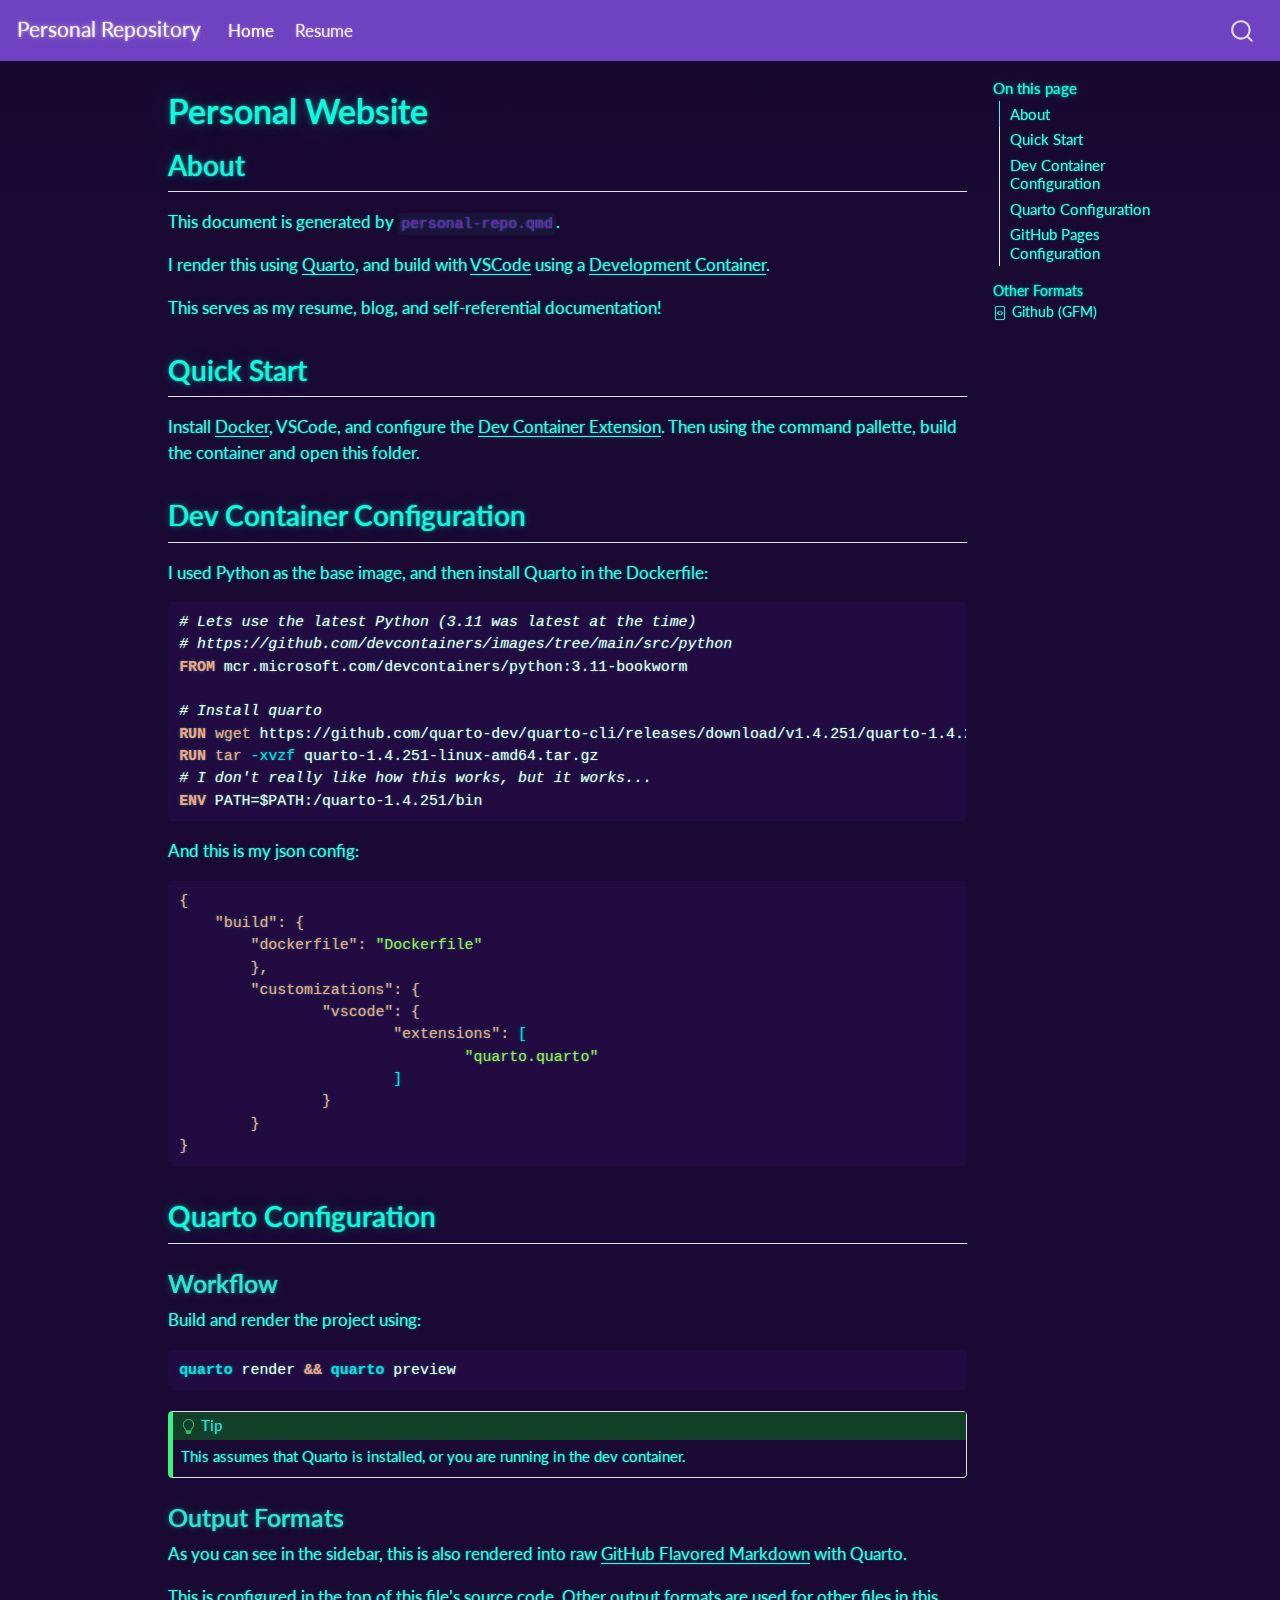
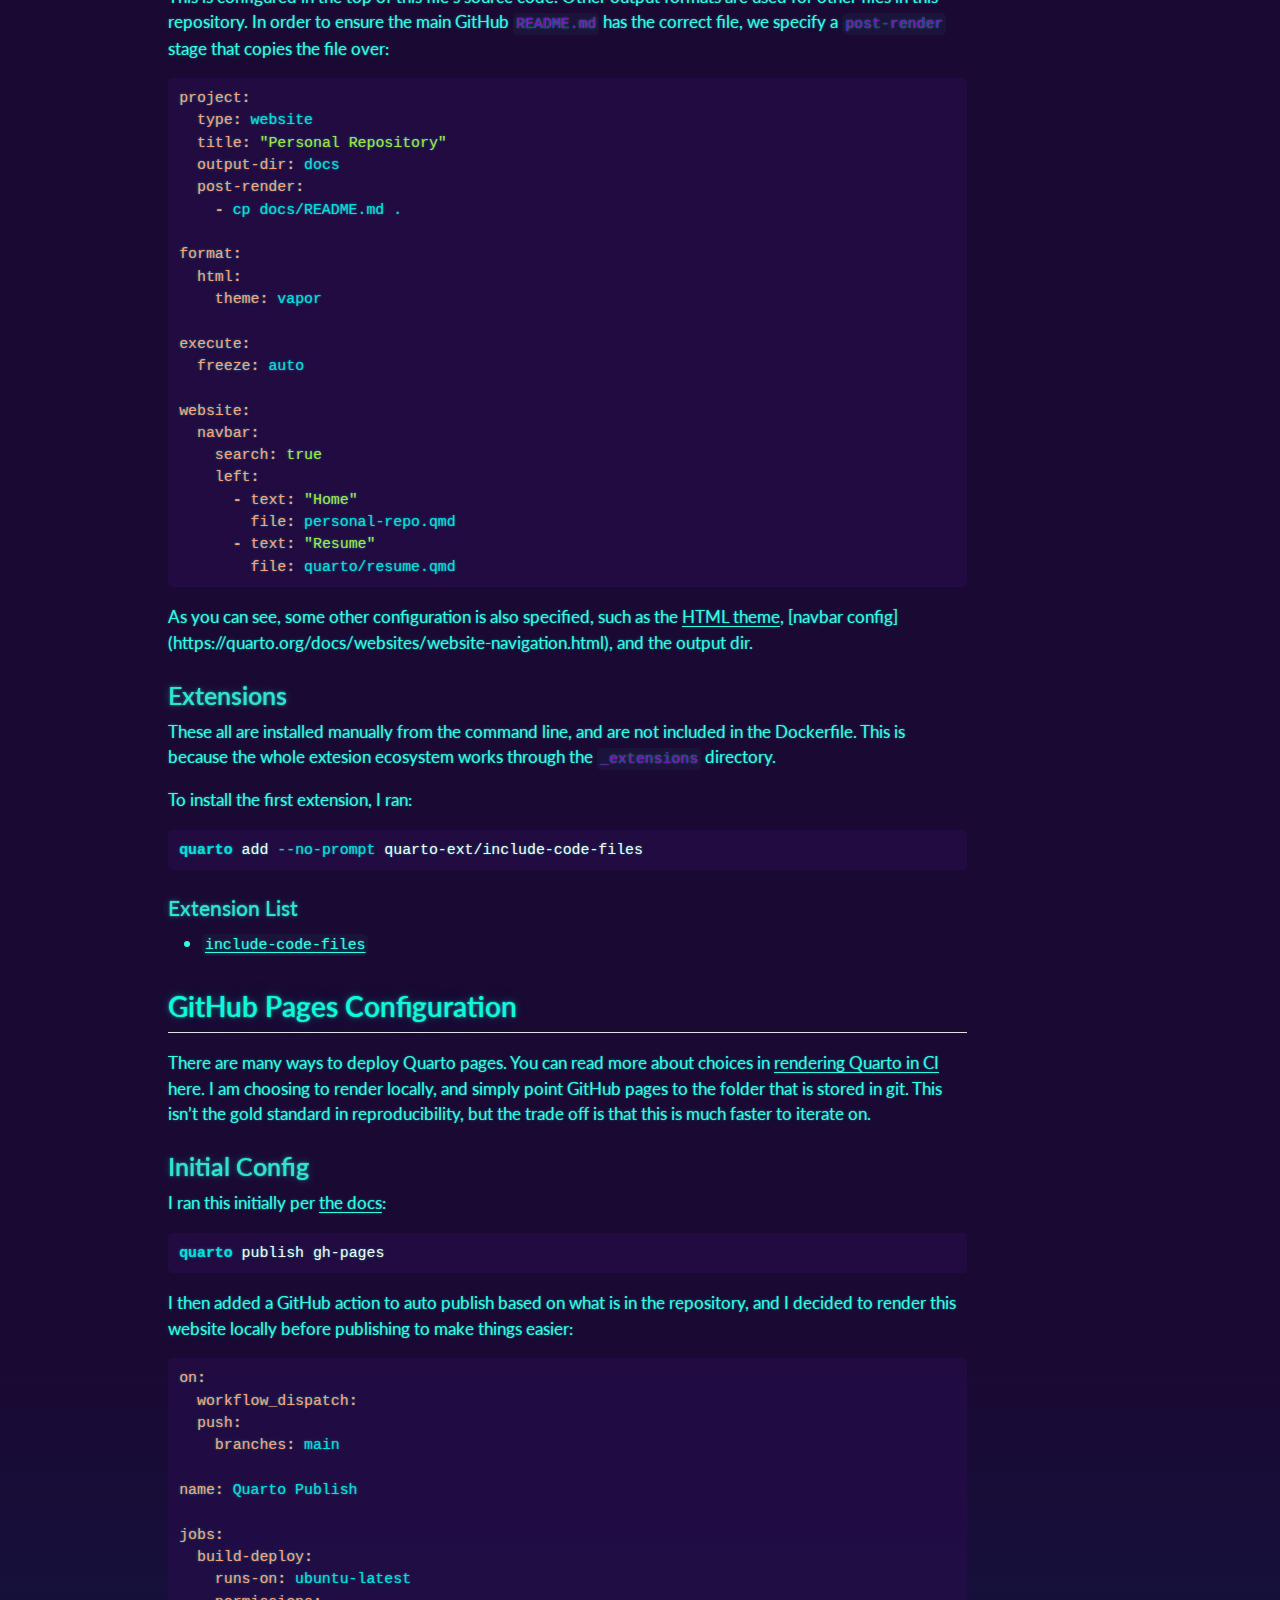
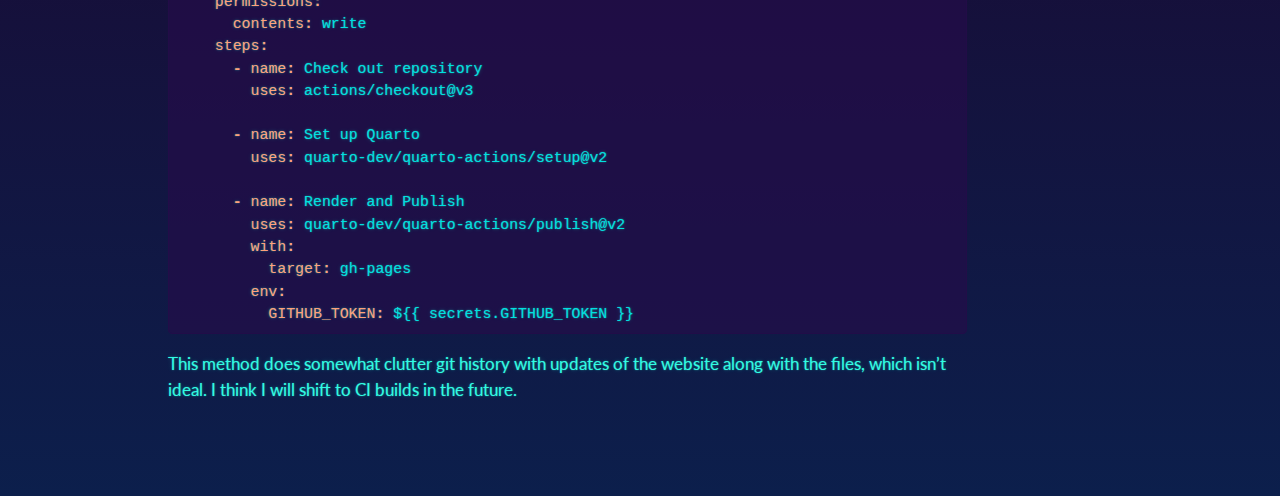
==== commit ba65c967: "More doc updates." ====
--- a/docs/personal-repo.html
+++ b/docs/personal-repo.html
@@ -313,6 +313,7 @@
 <span id="cb7-23"><a href="#cb7-23" aria-hidden="true" tabindex="-1"></a><span class="at">          </span><span class="fu">target</span><span class="kw">:</span><span class="at"> gh-pages</span></span>
 <span id="cb7-24"><a href="#cb7-24" aria-hidden="true" tabindex="-1"></a><span class="at">        </span><span class="fu">env</span><span class="kw">:</span></span>
 <span id="cb7-25"><a href="#cb7-25" aria-hidden="true" tabindex="-1"></a><span class="at">          </span><span class="fu">GITHUB_TOKEN</span><span class="kw">:</span><span class="at"> ${{ secrets.GITHUB_TOKEN }}</span></span></code><button title="Copy to Clipboard" class="code-copy-button"><i class="bi"></i></button></pre></div>
+<p>This method does somewhat clutter git history with updates of the website along with the files, which isn’t ideal. I think I will shift to CI builds in the future.</p>
 
 
 </section>
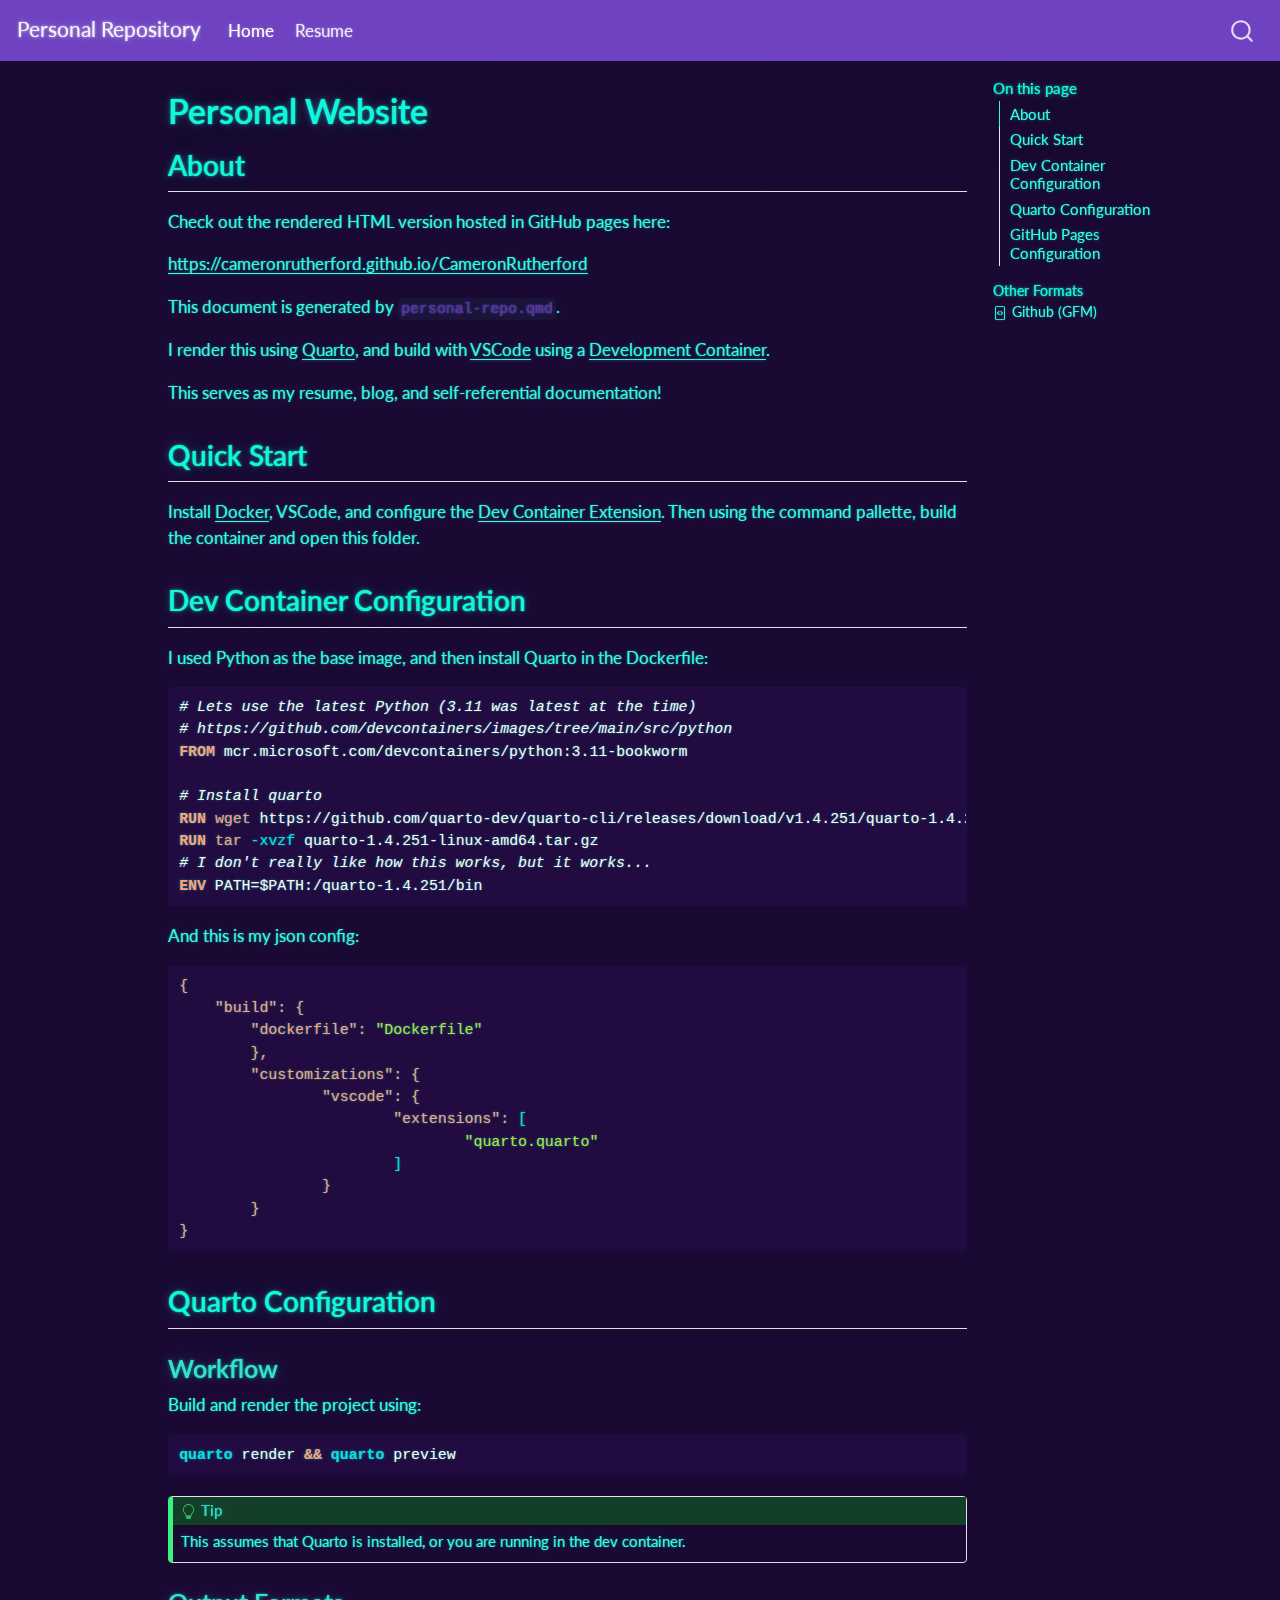
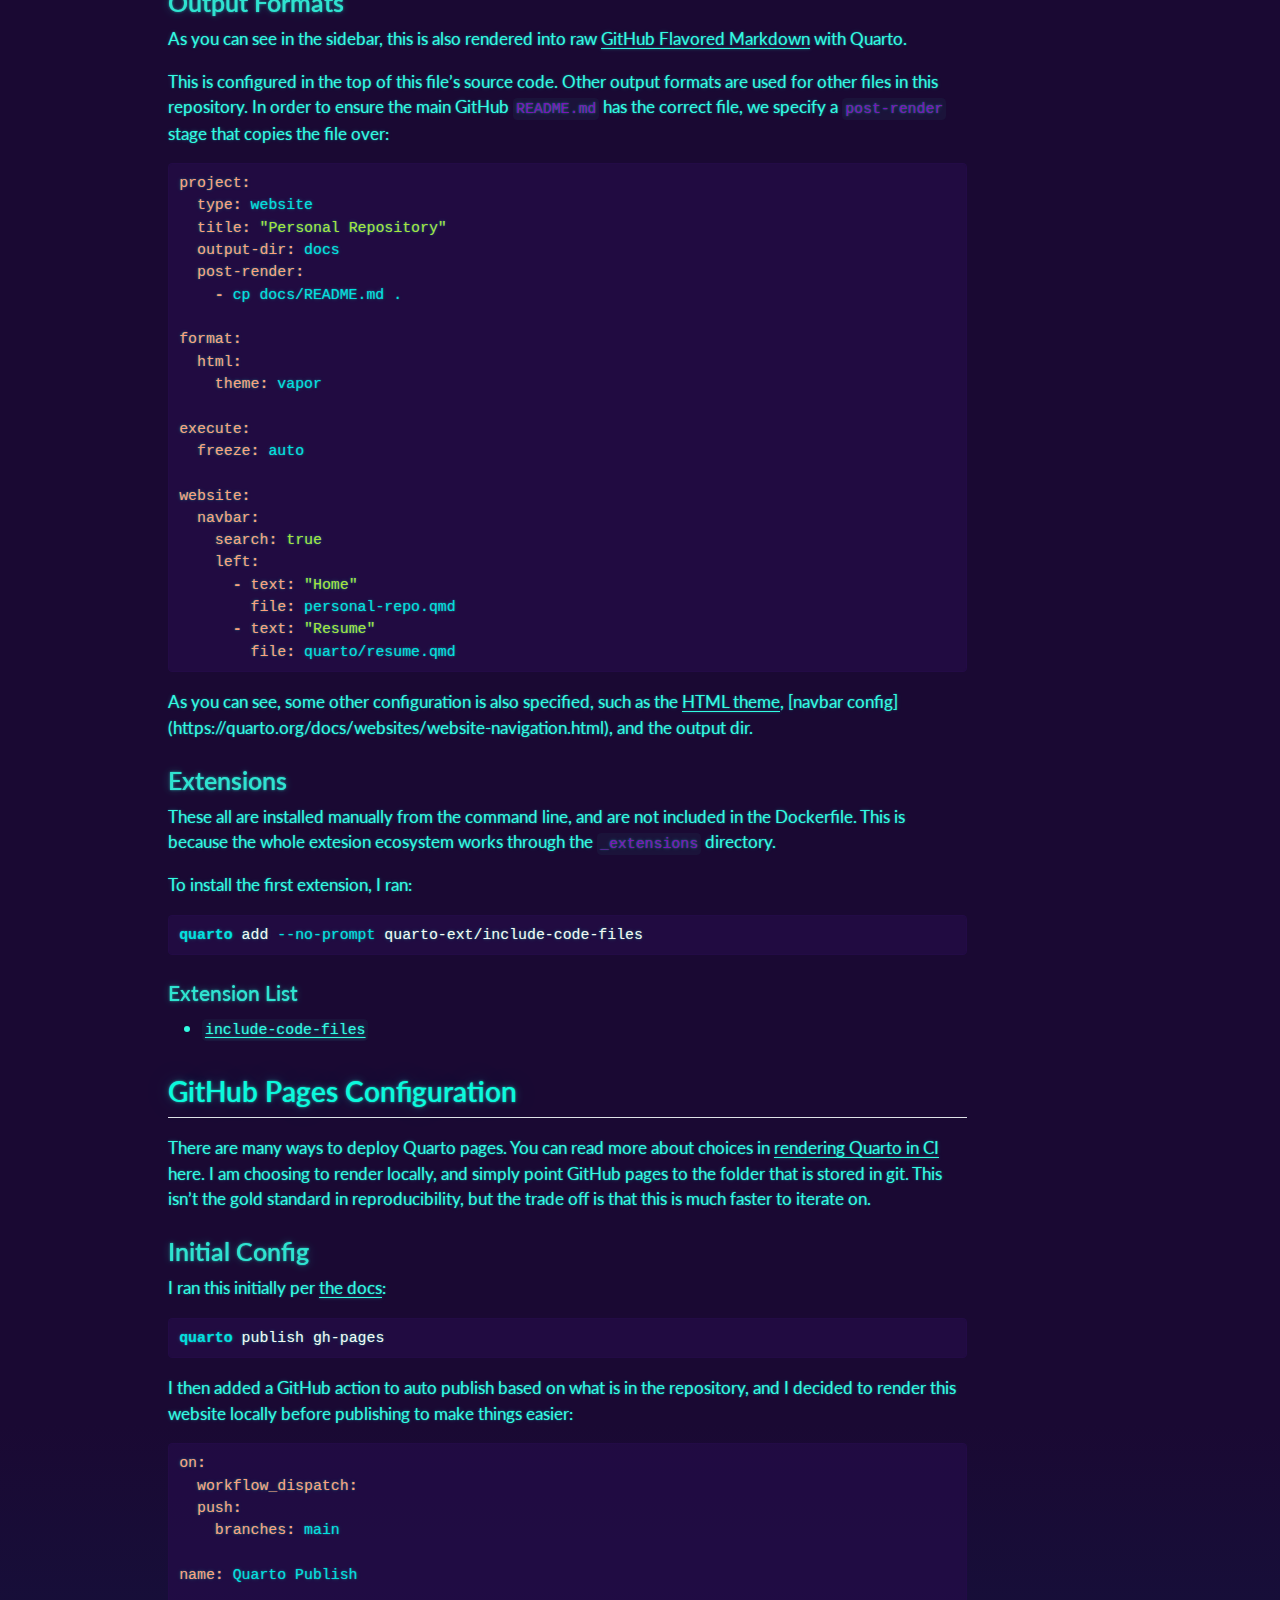
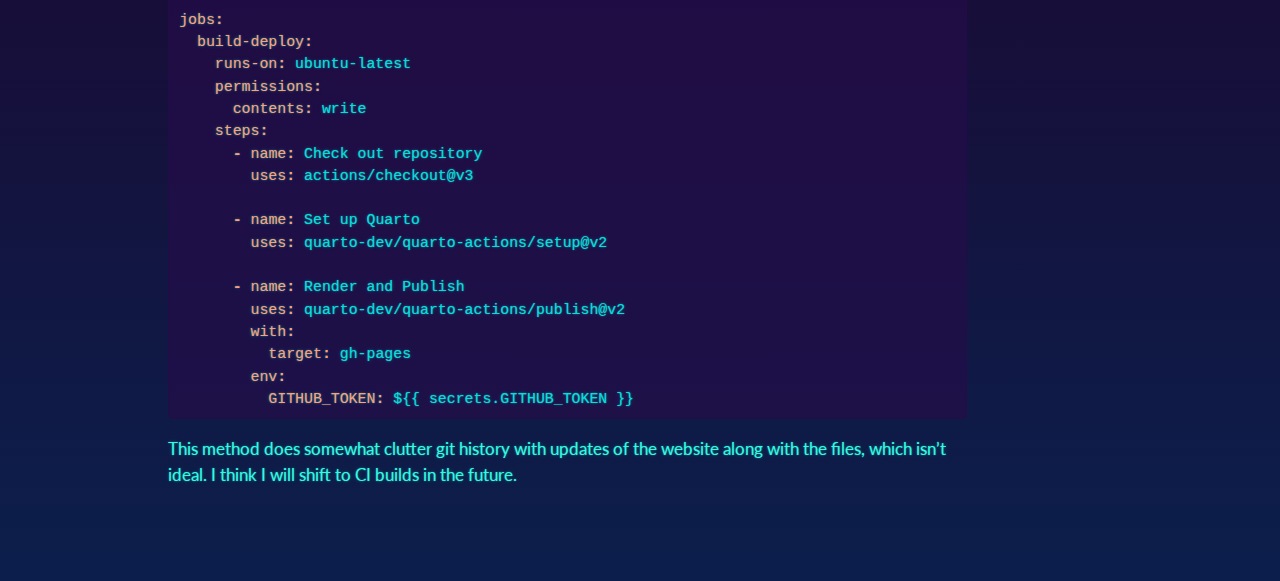
==== commit 8d128f60: "Add latest docs." ====
--- a/docs/personal-repo.html
+++ b/docs/personal-repo.html
@@ -185,6 +185,8 @@
 
 <section id="about" class="level2">
 <h2 class="anchored" data-anchor-id="about">About</h2>
+<p>Check out the rendered HTML version hosted in GitHub pages here:</p>
+<p><a href="https://cameronrutherford.github.io/CameronRutherford">https://cameronrutherford.github.io/CameronRutherford</a></p>
 <p>This document is generated by <code>personal-repo.qmd</code>.</p>
 <p>I render this using <a href="https://quarto.org/">Quarto</a>, and build with <a href="https://vscode.dev/">VSCode</a> using a <a href="https://containers.dev/">Development Container</a>.</p>
 <p>This serves as my resume, blog, and self-referential documentation!</p>
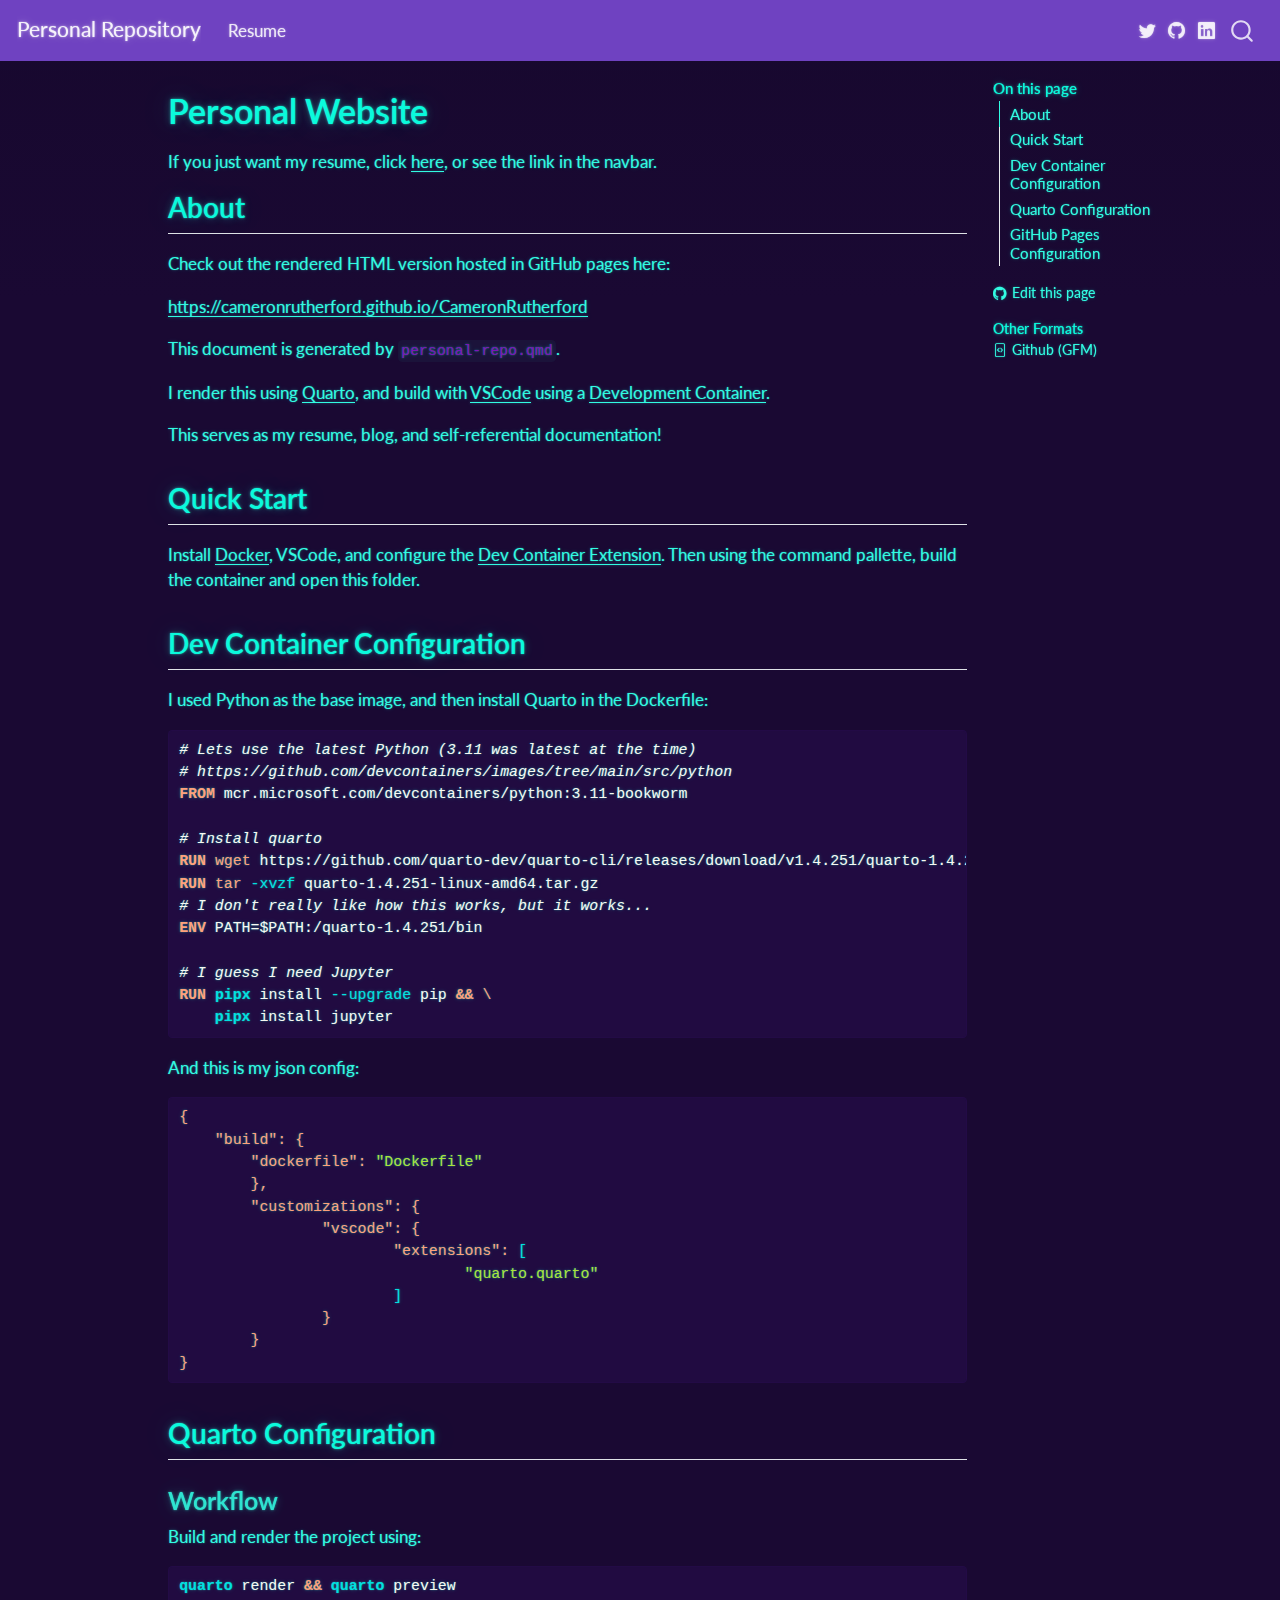
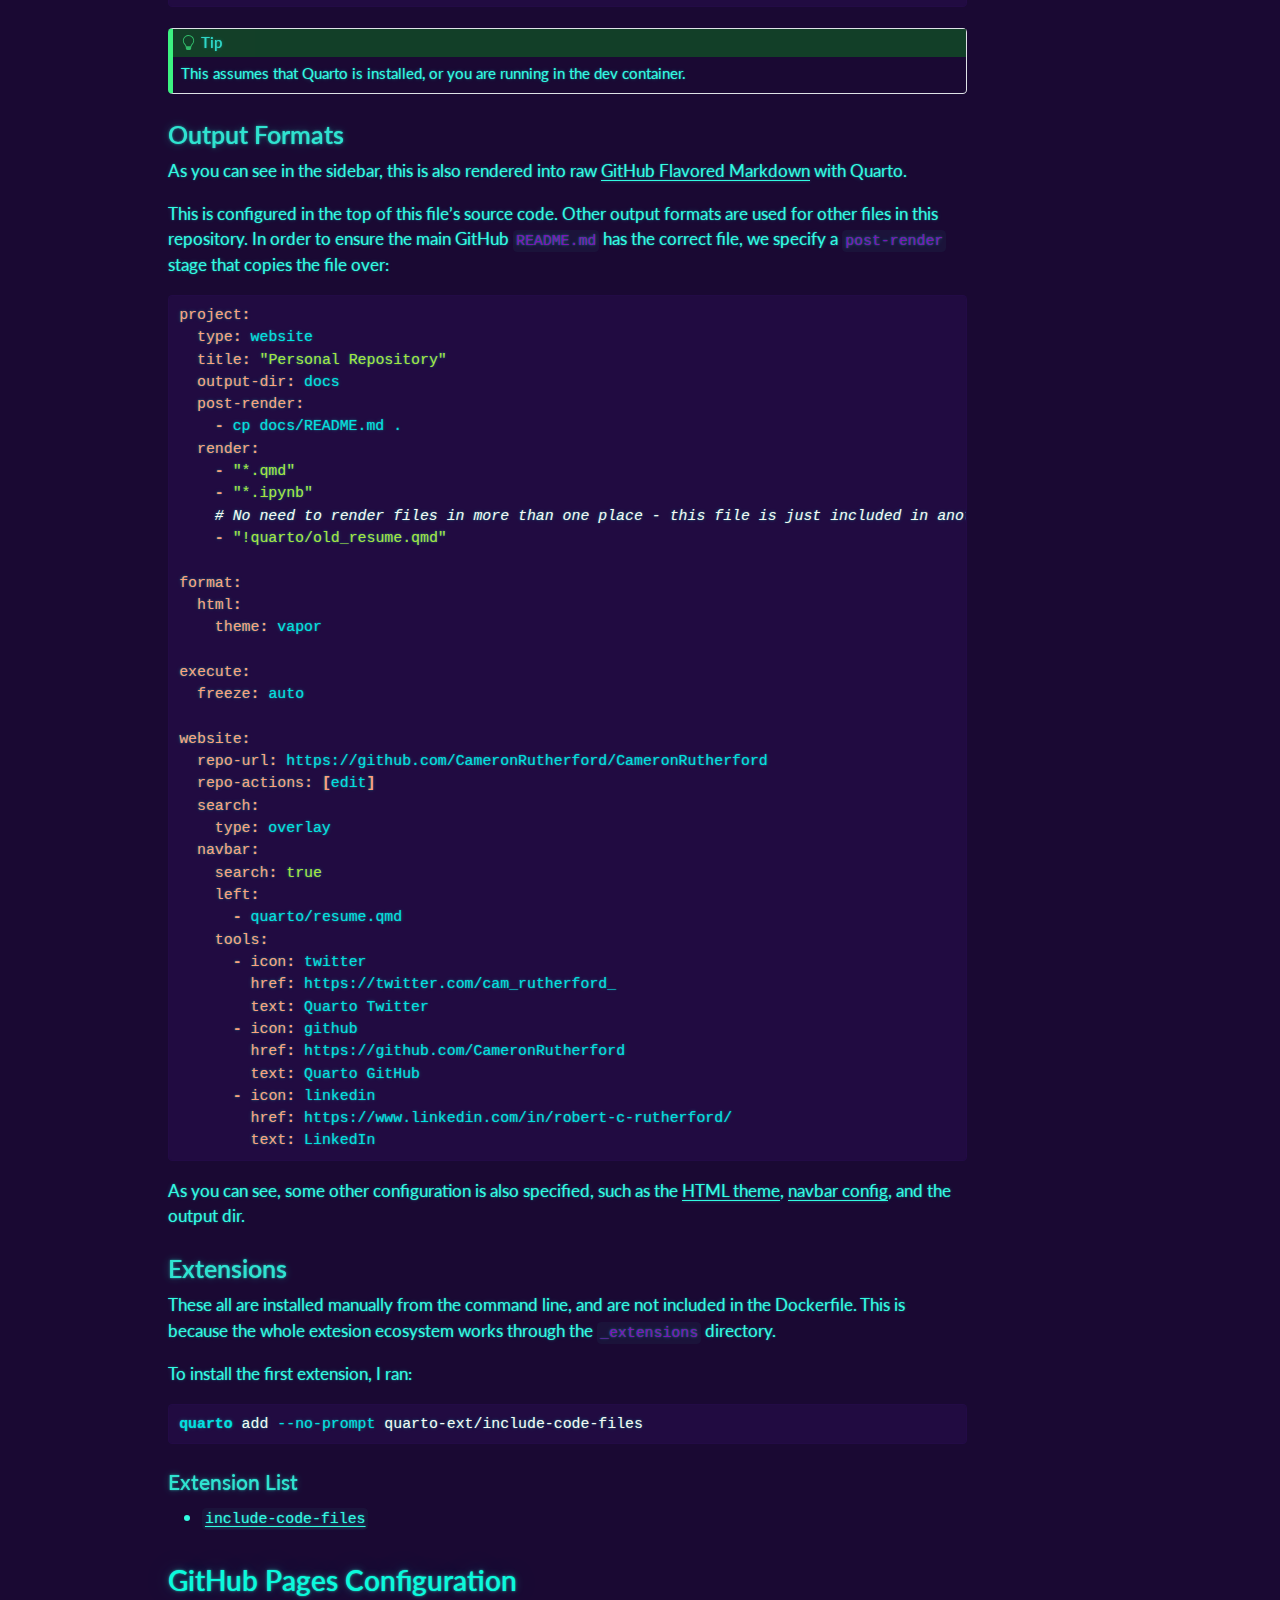
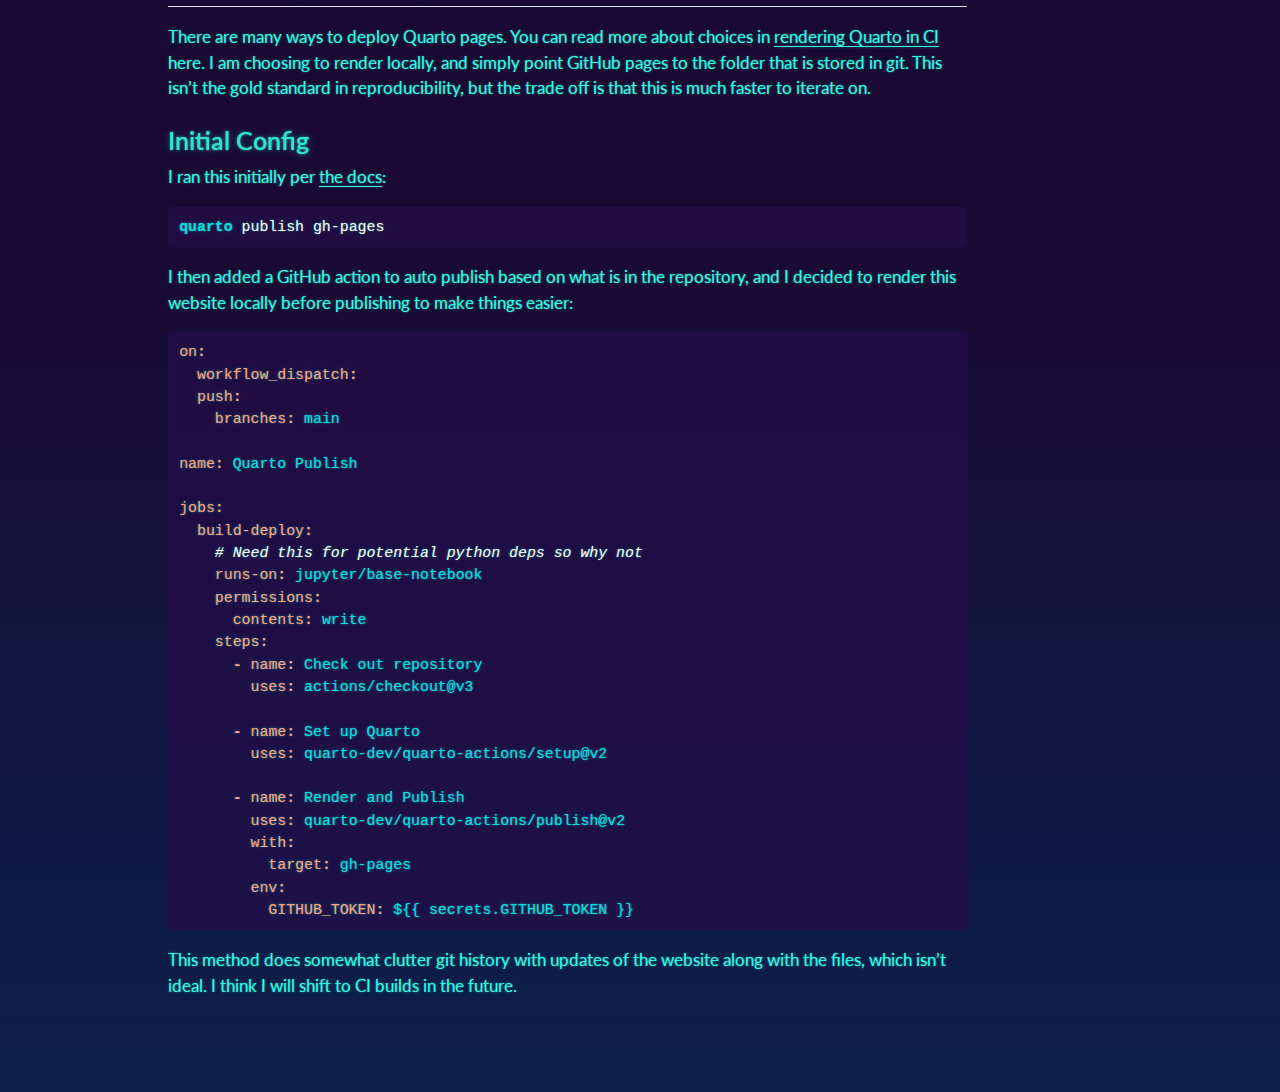
==== commit 8079a1a1: "Add what I know will work and is working." ====
--- a/docs/personal-repo.html
+++ b/docs/personal-repo.html
@@ -81,9 +81,7 @@
   "type": "overlay",
   "limit": 20,
   "keyboard-shortcut": [
-    "f",
-    "/",
-    "s"
+    null
   ],
   "language": {
     "search-no-results-text": "No results",
@@ -120,16 +118,15 @@
           <div class="collapse navbar-collapse" id="navbarCollapse">
             <ul class="navbar-nav navbar-nav-scroll me-auto">
   <li class="nav-item">
-    <a class="nav-link active" href="./personal-repo.html" rel="" target="" aria-current="page">
- <span class="menu-text">Home</span></a>
-  </li>  
-  <li class="nav-item">
     <a class="nav-link" href="./quarto/resume.html" rel="" target="">
  <span class="menu-text">Resume</span></a>
   </li>  
 </ul>
           </div> <!-- /navcollapse -->
-          <div class="quarto-navbar-tools">
+          <div class="quarto-navbar-tools tools-wide">
+    <a href="https://twitter.com/cam_rutherford_" rel="" title="Quarto Twitter" class="quarto-navigation-tool px-1" aria-label="Quarto Twitter"><i class="bi bi-twitter"></i></a>
+    <a href="https://github.com/CameronRutherford" rel="" title="Quarto GitHub" class="quarto-navigation-tool px-1" aria-label="Quarto GitHub"><i class="bi bi-github"></i></a>
+    <a href="https://www.linkedin.com/in/robert-c-rutherford/" rel="" title="LinkedIn" class="quarto-navigation-tool px-1" aria-label="LinkedIn"><i class="bi bi-linkedin"></i></a>
 </div>
       </div> <!-- /container-fluid -->
     </nav>
@@ -160,7 +157,7 @@
   <li><a href="#initial-config" id="toc-initial-config" class="nav-link" data-scroll-target="#initial-config">Initial Config</a></li>
   </ul></li>
   </ul>
-<div class="quarto-alternate-formats"><h2>Other Formats</h2><ul><li><a href="README.md"><i class="bi bi-file-code"></i>Github (GFM)</a></li></ul></div></nav>
+<div class="toc-actions"><ul><li><a href="https://github.com/CameronRutherford/CameronRutherford/edit/main/personal-repo.qmd" class="toc-action"><i class="bi bi-github"></i>Edit this page</a></li></ul></div><div class="quarto-alternate-formats"><h2>Other Formats</h2><ul><li><a href="README.md"><i class="bi bi-file-code"></i>Github (GFM)</a></li></ul></div></nav>
     </div>
 <!-- main -->
 <main class="content" id="quarto-document-content">
@@ -183,6 +180,7 @@
 
 </header>
 
+<p>If you just want my resume, click <a href="./quarto/resume.html">here</a>, or see the link in the navbar.</p>
 <section id="about" class="level2">
 <h2 class="anchored" data-anchor-id="about">About</h2>
 <p>Check out the rendered HTML version hosted in GitHub pages here:</p>
@@ -206,7 +204,11 @@
 <span id="cb1-6"><a href="#cb1-6" aria-hidden="true" tabindex="-1"></a><span class="kw">RUN</span> <span class="fu">wget</span> https://github.com/quarto-dev/quarto-cli/releases/download/v1.4.251/quarto-1.4.251-linux-amd64.tar.gz</span>
 <span id="cb1-7"><a href="#cb1-7" aria-hidden="true" tabindex="-1"></a><span class="kw">RUN</span> <span class="fu">tar</span> <span class="at">-xvzf</span> quarto-1.4.251-linux-amd64.tar.gz</span>
 <span id="cb1-8"><a href="#cb1-8" aria-hidden="true" tabindex="-1"></a><span class="co"># I don't really like how this works, but it works...</span></span>
-<span id="cb1-9"><a href="#cb1-9" aria-hidden="true" tabindex="-1"></a><span class="kw">ENV</span> PATH=$PATH:/quarto-1.4.251/bin</span></code><button title="Copy to Clipboard" class="code-copy-button"><i class="bi"></i></button></pre></div>
+<span id="cb1-9"><a href="#cb1-9" aria-hidden="true" tabindex="-1"></a><span class="kw">ENV</span> PATH=$PATH:/quarto-1.4.251/bin</span>
+<span id="cb1-10"><a href="#cb1-10" aria-hidden="true" tabindex="-1"></a></span>
+<span id="cb1-11"><a href="#cb1-11" aria-hidden="true" tabindex="-1"></a><span class="co"># I guess I need Jupyter</span></span>
+<span id="cb1-12"><a href="#cb1-12" aria-hidden="true" tabindex="-1"></a><span class="kw">RUN</span> <span class="ex">pipx</span> install <span class="at">--upgrade</span> pip <span class="kw">&amp;&amp;</span> <span class="dt">\</span></span>
+<span id="cb1-13"><a href="#cb1-13" aria-hidden="true" tabindex="-1"></a>    <span class="ex">pipx</span> install jupyter</span></code><button title="Copy to Clipboard" class="code-copy-button"><i class="bi"></i></button></pre></div>
 <p>And this is my json config:</p>
 <div class="sourceCode" id="cb2"><pre class="sourceCode json code-with-copy"><code class="sourceCode json"><span id="cb2-1"><a href="#cb2-1" aria-hidden="true" tabindex="-1"></a><span class="fu">{</span></span>
 <span id="cb2-2"><a href="#cb2-2" aria-hidden="true" tabindex="-1"></a>    <span class="dt">"build"</span><span class="fu">:</span> <span class="fu">{</span></span>
@@ -251,23 +253,39 @@
 <span id="cb4-4"><a href="#cb4-4" aria-hidden="true" tabindex="-1"></a><span class="at">  </span><span class="fu">output-dir</span><span class="kw">:</span><span class="at"> docs</span></span>
 <span id="cb4-5"><a href="#cb4-5" aria-hidden="true" tabindex="-1"></a><span class="at">  </span><span class="fu">post-render</span><span class="kw">:</span><span class="at"> </span></span>
 <span id="cb4-6"><a href="#cb4-6" aria-hidden="true" tabindex="-1"></a><span class="at">    </span><span class="kw">-</span><span class="at"> cp docs/README.md .</span></span>
-<span id="cb4-7"><a href="#cb4-7" aria-hidden="true" tabindex="-1"></a></span>
-<span id="cb4-8"><a href="#cb4-8" aria-hidden="true" tabindex="-1"></a><span class="fu">format</span><span class="kw">:</span></span>
-<span id="cb4-9"><a href="#cb4-9" aria-hidden="true" tabindex="-1"></a><span class="at">  </span><span class="fu">html</span><span class="kw">:</span><span class="at"> </span></span>
-<span id="cb4-10"><a href="#cb4-10" aria-hidden="true" tabindex="-1"></a><span class="at">    </span><span class="fu">theme</span><span class="kw">:</span><span class="at"> vapor</span></span>
-<span id="cb4-11"><a href="#cb4-11" aria-hidden="true" tabindex="-1"></a></span>
-<span id="cb4-12"><a href="#cb4-12" aria-hidden="true" tabindex="-1"></a><span class="fu">execute</span><span class="kw">:</span></span>
-<span id="cb4-13"><a href="#cb4-13" aria-hidden="true" tabindex="-1"></a><span class="at">  </span><span class="fu">freeze</span><span class="kw">:</span><span class="at"> auto</span></span>
-<span id="cb4-14"><a href="#cb4-14" aria-hidden="true" tabindex="-1"></a></span>
-<span id="cb4-15"><a href="#cb4-15" aria-hidden="true" tabindex="-1"></a><span class="fu">website</span><span class="kw">:</span></span>
-<span id="cb4-16"><a href="#cb4-16" aria-hidden="true" tabindex="-1"></a><span class="at">  </span><span class="fu">navbar</span><span class="kw">:</span></span>
-<span id="cb4-17"><a href="#cb4-17" aria-hidden="true" tabindex="-1"></a><span class="at">    </span><span class="fu">search</span><span class="kw">:</span><span class="at"> </span><span class="ch">true</span></span>
-<span id="cb4-18"><a href="#cb4-18" aria-hidden="true" tabindex="-1"></a><span class="at">    </span><span class="fu">left</span><span class="kw">:</span></span>
-<span id="cb4-19"><a href="#cb4-19" aria-hidden="true" tabindex="-1"></a><span class="at">      </span><span class="kw">-</span><span class="at"> </span><span class="fu">text</span><span class="kw">:</span><span class="at"> </span><span class="st">"Home"</span></span>
-<span id="cb4-20"><a href="#cb4-20" aria-hidden="true" tabindex="-1"></a><span class="at">        </span><span class="fu">file</span><span class="kw">:</span><span class="at"> personal-repo.qmd</span></span>
-<span id="cb4-21"><a href="#cb4-21" aria-hidden="true" tabindex="-1"></a><span class="at">      </span><span class="kw">-</span><span class="at"> </span><span class="fu">text</span><span class="kw">:</span><span class="at"> </span><span class="st">"Resume"</span></span>
-<span id="cb4-22"><a href="#cb4-22" aria-hidden="true" tabindex="-1"></a><span class="at">        </span><span class="fu">file</span><span class="kw">:</span><span class="at"> quarto/resume.qmd </span></span></code><button title="Copy to Clipboard" class="code-copy-button"><i class="bi"></i></button></pre></div>
-<p>As you can see, some other configuration is also specified, such as the <a href="https://quarto.org/docs/output-formats/html-themes.html">HTML theme</a>, [navbar config] (https://quarto.org/docs/websites/website-navigation.html), and the output dir.</p>
+<span id="cb4-7"><a href="#cb4-7" aria-hidden="true" tabindex="-1"></a><span class="at">  </span><span class="fu">render</span><span class="kw">:</span></span>
+<span id="cb4-8"><a href="#cb4-8" aria-hidden="true" tabindex="-1"></a><span class="at">    </span><span class="kw">-</span><span class="at"> </span><span class="st">"*.qmd"</span></span>
+<span id="cb4-9"><a href="#cb4-9" aria-hidden="true" tabindex="-1"></a><span class="at">    </span><span class="kw">-</span><span class="at"> </span><span class="st">"*.ipynb"</span></span>
+<span id="cb4-10"><a href="#cb4-10" aria-hidden="true" tabindex="-1"></a><span class="co">    # No need to render files in more than one place - this file is just included in another</span></span>
+<span id="cb4-11"><a href="#cb4-11" aria-hidden="true" tabindex="-1"></a><span class="at">    </span><span class="kw">-</span><span class="at"> </span><span class="st">"!quarto/old_resume.qmd"</span></span>
+<span id="cb4-12"><a href="#cb4-12" aria-hidden="true" tabindex="-1"></a></span>
+<span id="cb4-13"><a href="#cb4-13" aria-hidden="true" tabindex="-1"></a><span class="fu">format</span><span class="kw">:</span></span>
+<span id="cb4-14"><a href="#cb4-14" aria-hidden="true" tabindex="-1"></a><span class="at">  </span><span class="fu">html</span><span class="kw">:</span><span class="at"> </span></span>
+<span id="cb4-15"><a href="#cb4-15" aria-hidden="true" tabindex="-1"></a><span class="at">    </span><span class="fu">theme</span><span class="kw">:</span><span class="at"> vapor</span></span>
+<span id="cb4-16"><a href="#cb4-16" aria-hidden="true" tabindex="-1"></a></span>
+<span id="cb4-17"><a href="#cb4-17" aria-hidden="true" tabindex="-1"></a><span class="fu">execute</span><span class="kw">:</span></span>
+<span id="cb4-18"><a href="#cb4-18" aria-hidden="true" tabindex="-1"></a><span class="at">  </span><span class="fu">freeze</span><span class="kw">:</span><span class="at"> auto</span></span>
+<span id="cb4-19"><a href="#cb4-19" aria-hidden="true" tabindex="-1"></a></span>
+<span id="cb4-20"><a href="#cb4-20" aria-hidden="true" tabindex="-1"></a><span class="fu">website</span><span class="kw">:</span></span>
+<span id="cb4-21"><a href="#cb4-21" aria-hidden="true" tabindex="-1"></a><span class="at">  </span><span class="fu">repo-url</span><span class="kw">:</span><span class="at"> https://github.com/CameronRutherford/CameronRutherford</span></span>
+<span id="cb4-22"><a href="#cb4-22" aria-hidden="true" tabindex="-1"></a><span class="at">  </span><span class="fu">repo-actions</span><span class="kw">:</span><span class="at"> </span><span class="kw">[</span><span class="at">edit</span><span class="kw">]</span></span>
+<span id="cb4-23"><a href="#cb4-23" aria-hidden="true" tabindex="-1"></a><span class="at">  </span><span class="fu">search</span><span class="kw">:</span></span>
+<span id="cb4-24"><a href="#cb4-24" aria-hidden="true" tabindex="-1"></a><span class="at">    </span><span class="fu">type</span><span class="kw">:</span><span class="at"> overlay</span></span>
+<span id="cb4-25"><a href="#cb4-25" aria-hidden="true" tabindex="-1"></a><span class="at">  </span><span class="fu">navbar</span><span class="kw">:</span></span>
+<span id="cb4-26"><a href="#cb4-26" aria-hidden="true" tabindex="-1"></a><span class="at">    </span><span class="fu">search</span><span class="kw">:</span><span class="at"> </span><span class="ch">true</span></span>
+<span id="cb4-27"><a href="#cb4-27" aria-hidden="true" tabindex="-1"></a><span class="at">    </span><span class="fu">left</span><span class="kw">:</span></span>
+<span id="cb4-28"><a href="#cb4-28" aria-hidden="true" tabindex="-1"></a><span class="at">      </span><span class="kw">-</span><span class="at"> quarto/resume.qmd </span></span>
+<span id="cb4-29"><a href="#cb4-29" aria-hidden="true" tabindex="-1"></a><span class="at">    </span><span class="fu">tools</span><span class="kw">:</span></span>
+<span id="cb4-30"><a href="#cb4-30" aria-hidden="true" tabindex="-1"></a><span class="at">      </span><span class="kw">-</span><span class="at"> </span><span class="fu">icon</span><span class="kw">:</span><span class="at"> twitter</span></span>
+<span id="cb4-31"><a href="#cb4-31" aria-hidden="true" tabindex="-1"></a><span class="at">        </span><span class="fu">href</span><span class="kw">:</span><span class="at"> https://twitter.com/cam_rutherford_</span></span>
+<span id="cb4-32"><a href="#cb4-32" aria-hidden="true" tabindex="-1"></a><span class="at">        </span><span class="fu">text</span><span class="kw">:</span><span class="at"> Quarto Twitter</span></span>
+<span id="cb4-33"><a href="#cb4-33" aria-hidden="true" tabindex="-1"></a><span class="at">      </span><span class="kw">-</span><span class="at"> </span><span class="fu">icon</span><span class="kw">:</span><span class="at"> github</span></span>
+<span id="cb4-34"><a href="#cb4-34" aria-hidden="true" tabindex="-1"></a><span class="at">        </span><span class="fu">href</span><span class="kw">:</span><span class="at"> https://github.com/CameronRutherford</span></span>
+<span id="cb4-35"><a href="#cb4-35" aria-hidden="true" tabindex="-1"></a><span class="at">        </span><span class="fu">text</span><span class="kw">:</span><span class="at"> Quarto GitHub</span></span>
+<span id="cb4-36"><a href="#cb4-36" aria-hidden="true" tabindex="-1"></a><span class="at">      </span><span class="kw">-</span><span class="at"> </span><span class="fu">icon</span><span class="kw">:</span><span class="at"> linkedin</span></span>
+<span id="cb4-37"><a href="#cb4-37" aria-hidden="true" tabindex="-1"></a><span class="at">        </span><span class="fu">href</span><span class="kw">:</span><span class="at"> https://www.linkedin.com/in/robert-c-rutherford/</span></span>
+<span id="cb4-38"><a href="#cb4-38" aria-hidden="true" tabindex="-1"></a><span class="at">        </span><span class="fu">text</span><span class="kw">:</span><span class="at"> LinkedIn</span></span></code><button title="Copy to Clipboard" class="code-copy-button"><i class="bi"></i></button></pre></div>
+<p>As you can see, some other configuration is also specified, such as the <a href="https://quarto.org/docs/output-formats/html-themes.html">HTML theme</a>, <a href="https://quarto.org/docs/websites/website-navigation.html">navbar config</a>, and the output dir.</p>
 </section>
 <section id="extensions" class="level3">
 <h3 class="anchored" data-anchor-id="extensions">Extensions</h3>
@@ -299,22 +317,23 @@
 <span id="cb7-7"><a href="#cb7-7" aria-hidden="true" tabindex="-1"></a></span>
 <span id="cb7-8"><a href="#cb7-8" aria-hidden="true" tabindex="-1"></a><span class="fu">jobs</span><span class="kw">:</span></span>
 <span id="cb7-9"><a href="#cb7-9" aria-hidden="true" tabindex="-1"></a><span class="at">  </span><span class="fu">build-deploy</span><span class="kw">:</span></span>
-<span id="cb7-10"><a href="#cb7-10" aria-hidden="true" tabindex="-1"></a><span class="at">    </span><span class="fu">runs-on</span><span class="kw">:</span><span class="at"> ubuntu-latest</span></span>
-<span id="cb7-11"><a href="#cb7-11" aria-hidden="true" tabindex="-1"></a><span class="at">    </span><span class="fu">permissions</span><span class="kw">:</span></span>
-<span id="cb7-12"><a href="#cb7-12" aria-hidden="true" tabindex="-1"></a><span class="at">      </span><span class="fu">contents</span><span class="kw">:</span><span class="at"> write</span></span>
-<span id="cb7-13"><a href="#cb7-13" aria-hidden="true" tabindex="-1"></a><span class="at">    </span><span class="fu">steps</span><span class="kw">:</span></span>
-<span id="cb7-14"><a href="#cb7-14" aria-hidden="true" tabindex="-1"></a><span class="at">      </span><span class="kw">-</span><span class="at"> </span><span class="fu">name</span><span class="kw">:</span><span class="at"> Check out repository</span></span>
-<span id="cb7-15"><a href="#cb7-15" aria-hidden="true" tabindex="-1"></a><span class="at">        </span><span class="fu">uses</span><span class="kw">:</span><span class="at"> actions/checkout@v3</span></span>
-<span id="cb7-16"><a href="#cb7-16" aria-hidden="true" tabindex="-1"></a></span>
-<span id="cb7-17"><a href="#cb7-17" aria-hidden="true" tabindex="-1"></a><span class="at">      </span><span class="kw">-</span><span class="at"> </span><span class="fu">name</span><span class="kw">:</span><span class="at"> Set up Quarto</span></span>
-<span id="cb7-18"><a href="#cb7-18" aria-hidden="true" tabindex="-1"></a><span class="at">        </span><span class="fu">uses</span><span class="kw">:</span><span class="at"> quarto-dev/quarto-actions/setup@v2</span></span>
-<span id="cb7-19"><a href="#cb7-19" aria-hidden="true" tabindex="-1"></a></span>
-<span id="cb7-20"><a href="#cb7-20" aria-hidden="true" tabindex="-1"></a><span class="at">      </span><span class="kw">-</span><span class="at"> </span><span class="fu">name</span><span class="kw">:</span><span class="at"> Render and Publish</span></span>
-<span id="cb7-21"><a href="#cb7-21" aria-hidden="true" tabindex="-1"></a><span class="at">        </span><span class="fu">uses</span><span class="kw">:</span><span class="at"> quarto-dev/quarto-actions/publish@v2</span></span>
-<span id="cb7-22"><a href="#cb7-22" aria-hidden="true" tabindex="-1"></a><span class="at">        </span><span class="fu">with</span><span class="kw">:</span></span>
-<span id="cb7-23"><a href="#cb7-23" aria-hidden="true" tabindex="-1"></a><span class="at">          </span><span class="fu">target</span><span class="kw">:</span><span class="at"> gh-pages</span></span>
-<span id="cb7-24"><a href="#cb7-24" aria-hidden="true" tabindex="-1"></a><span class="at">        </span><span class="fu">env</span><span class="kw">:</span></span>
-<span id="cb7-25"><a href="#cb7-25" aria-hidden="true" tabindex="-1"></a><span class="at">          </span><span class="fu">GITHUB_TOKEN</span><span class="kw">:</span><span class="at"> ${{ secrets.GITHUB_TOKEN }}</span></span></code><button title="Copy to Clipboard" class="code-copy-button"><i class="bi"></i></button></pre></div>
+<span id="cb7-10"><a href="#cb7-10" aria-hidden="true" tabindex="-1"></a><span class="co">    # Need this for potential python deps so why not</span></span>
+<span id="cb7-11"><a href="#cb7-11" aria-hidden="true" tabindex="-1"></a><span class="at">    </span><span class="fu">runs-on</span><span class="kw">:</span><span class="at"> jupyter/base-notebook</span></span>
+<span id="cb7-12"><a href="#cb7-12" aria-hidden="true" tabindex="-1"></a><span class="at">    </span><span class="fu">permissions</span><span class="kw">:</span></span>
+<span id="cb7-13"><a href="#cb7-13" aria-hidden="true" tabindex="-1"></a><span class="at">      </span><span class="fu">contents</span><span class="kw">:</span><span class="at"> write</span></span>
+<span id="cb7-14"><a href="#cb7-14" aria-hidden="true" tabindex="-1"></a><span class="at">    </span><span class="fu">steps</span><span class="kw">:</span></span>
+<span id="cb7-15"><a href="#cb7-15" aria-hidden="true" tabindex="-1"></a><span class="at">      </span><span class="kw">-</span><span class="at"> </span><span class="fu">name</span><span class="kw">:</span><span class="at"> Check out repository</span></span>
+<span id="cb7-16"><a href="#cb7-16" aria-hidden="true" tabindex="-1"></a><span class="at">        </span><span class="fu">uses</span><span class="kw">:</span><span class="at"> actions/checkout@v3</span></span>
+<span id="cb7-17"><a href="#cb7-17" aria-hidden="true" tabindex="-1"></a></span>
+<span id="cb7-18"><a href="#cb7-18" aria-hidden="true" tabindex="-1"></a><span class="at">      </span><span class="kw">-</span><span class="at"> </span><span class="fu">name</span><span class="kw">:</span><span class="at"> Set up Quarto</span></span>
+<span id="cb7-19"><a href="#cb7-19" aria-hidden="true" tabindex="-1"></a><span class="at">        </span><span class="fu">uses</span><span class="kw">:</span><span class="at"> quarto-dev/quarto-actions/setup@v2</span></span>
+<span id="cb7-20"><a href="#cb7-20" aria-hidden="true" tabindex="-1"></a></span>
+<span id="cb7-21"><a href="#cb7-21" aria-hidden="true" tabindex="-1"></a><span class="at">      </span><span class="kw">-</span><span class="at"> </span><span class="fu">name</span><span class="kw">:</span><span class="at"> Render and Publish</span></span>
+<span id="cb7-22"><a href="#cb7-22" aria-hidden="true" tabindex="-1"></a><span class="at">        </span><span class="fu">uses</span><span class="kw">:</span><span class="at"> quarto-dev/quarto-actions/publish@v2</span></span>
+<span id="cb7-23"><a href="#cb7-23" aria-hidden="true" tabindex="-1"></a><span class="at">        </span><span class="fu">with</span><span class="kw">:</span></span>
+<span id="cb7-24"><a href="#cb7-24" aria-hidden="true" tabindex="-1"></a><span class="at">          </span><span class="fu">target</span><span class="kw">:</span><span class="at"> gh-pages</span></span>
+<span id="cb7-25"><a href="#cb7-25" aria-hidden="true" tabindex="-1"></a><span class="at">        </span><span class="fu">env</span><span class="kw">:</span></span>
+<span id="cb7-26"><a href="#cb7-26" aria-hidden="true" tabindex="-1"></a><span class="at">          </span><span class="fu">GITHUB_TOKEN</span><span class="kw">:</span><span class="at"> ${{ secrets.GITHUB_TOKEN }}</span></span></code><button title="Copy to Clipboard" class="code-copy-button"><i class="bi"></i></button></pre></div>
 <p>This method does somewhat clutter git history with updates of the website along with the files, which isn’t ideal. I think I will shift to CI builds in the future.</p>
 
 
